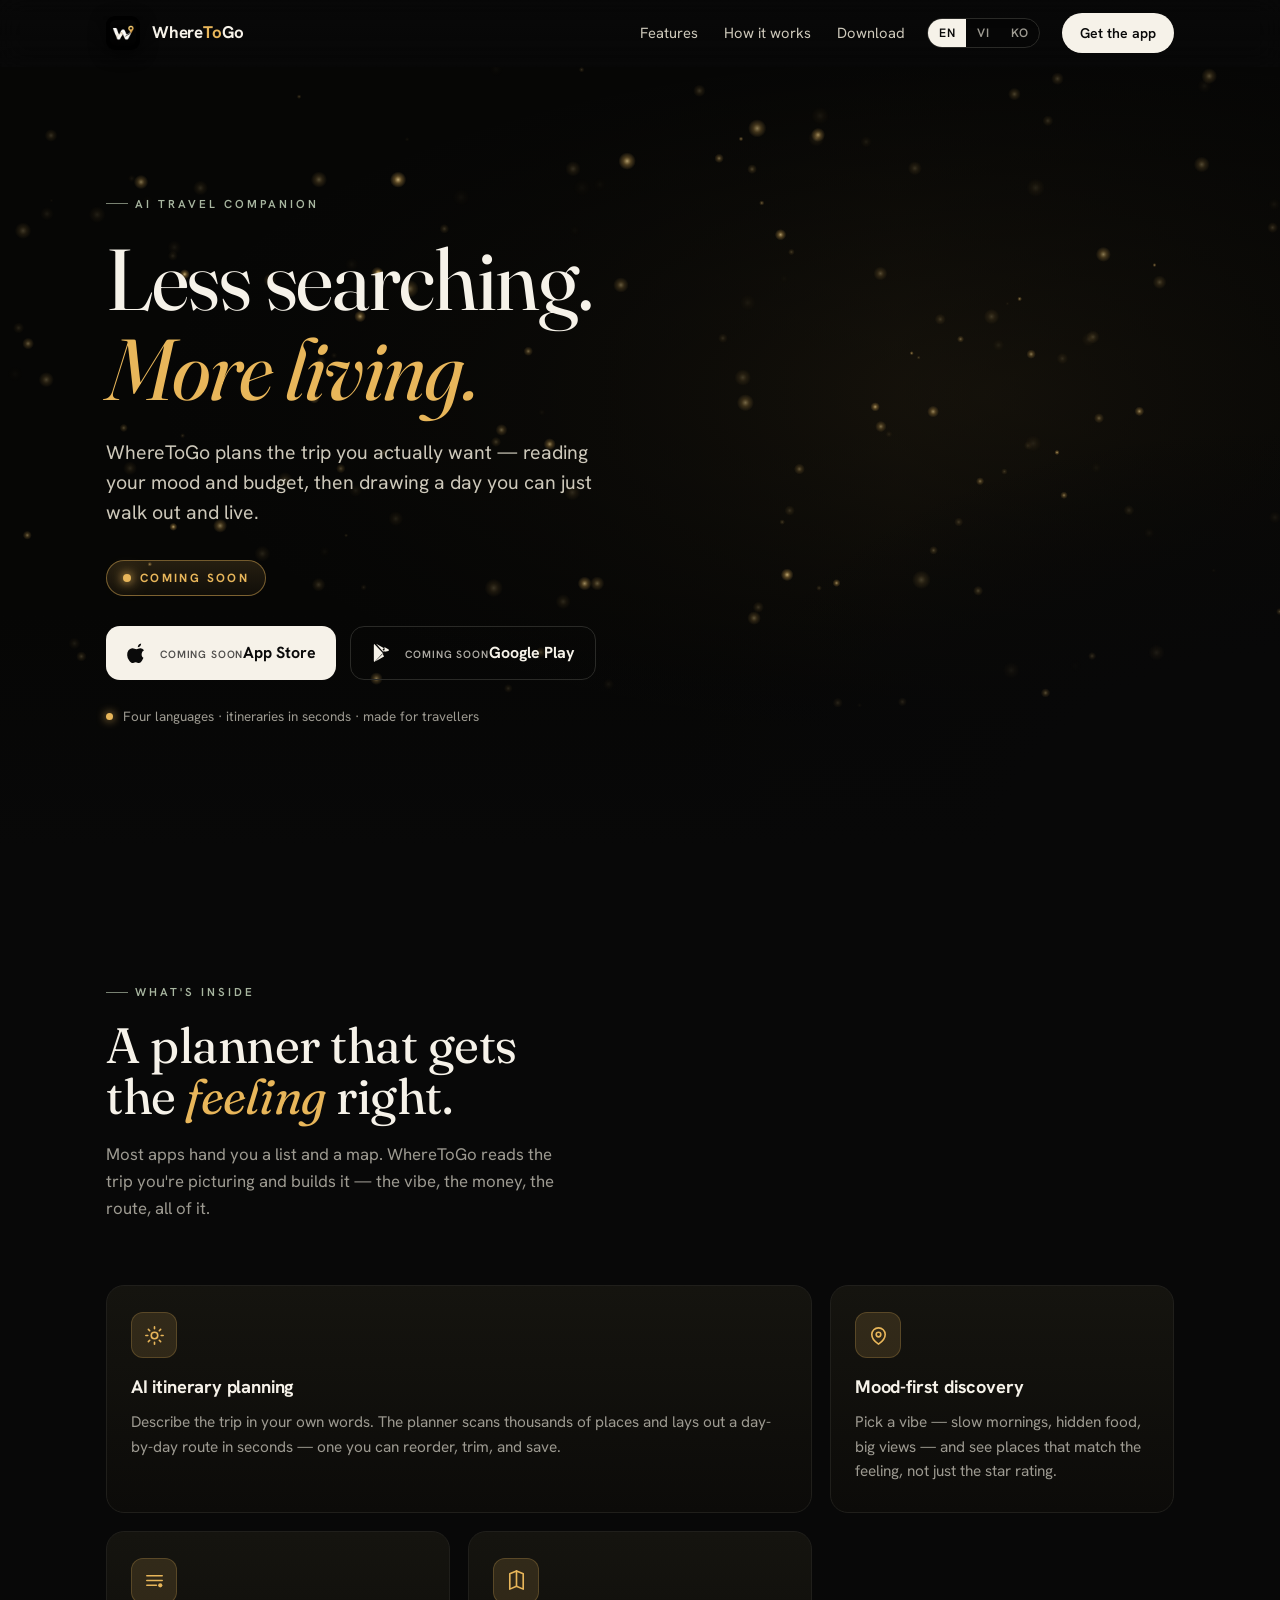
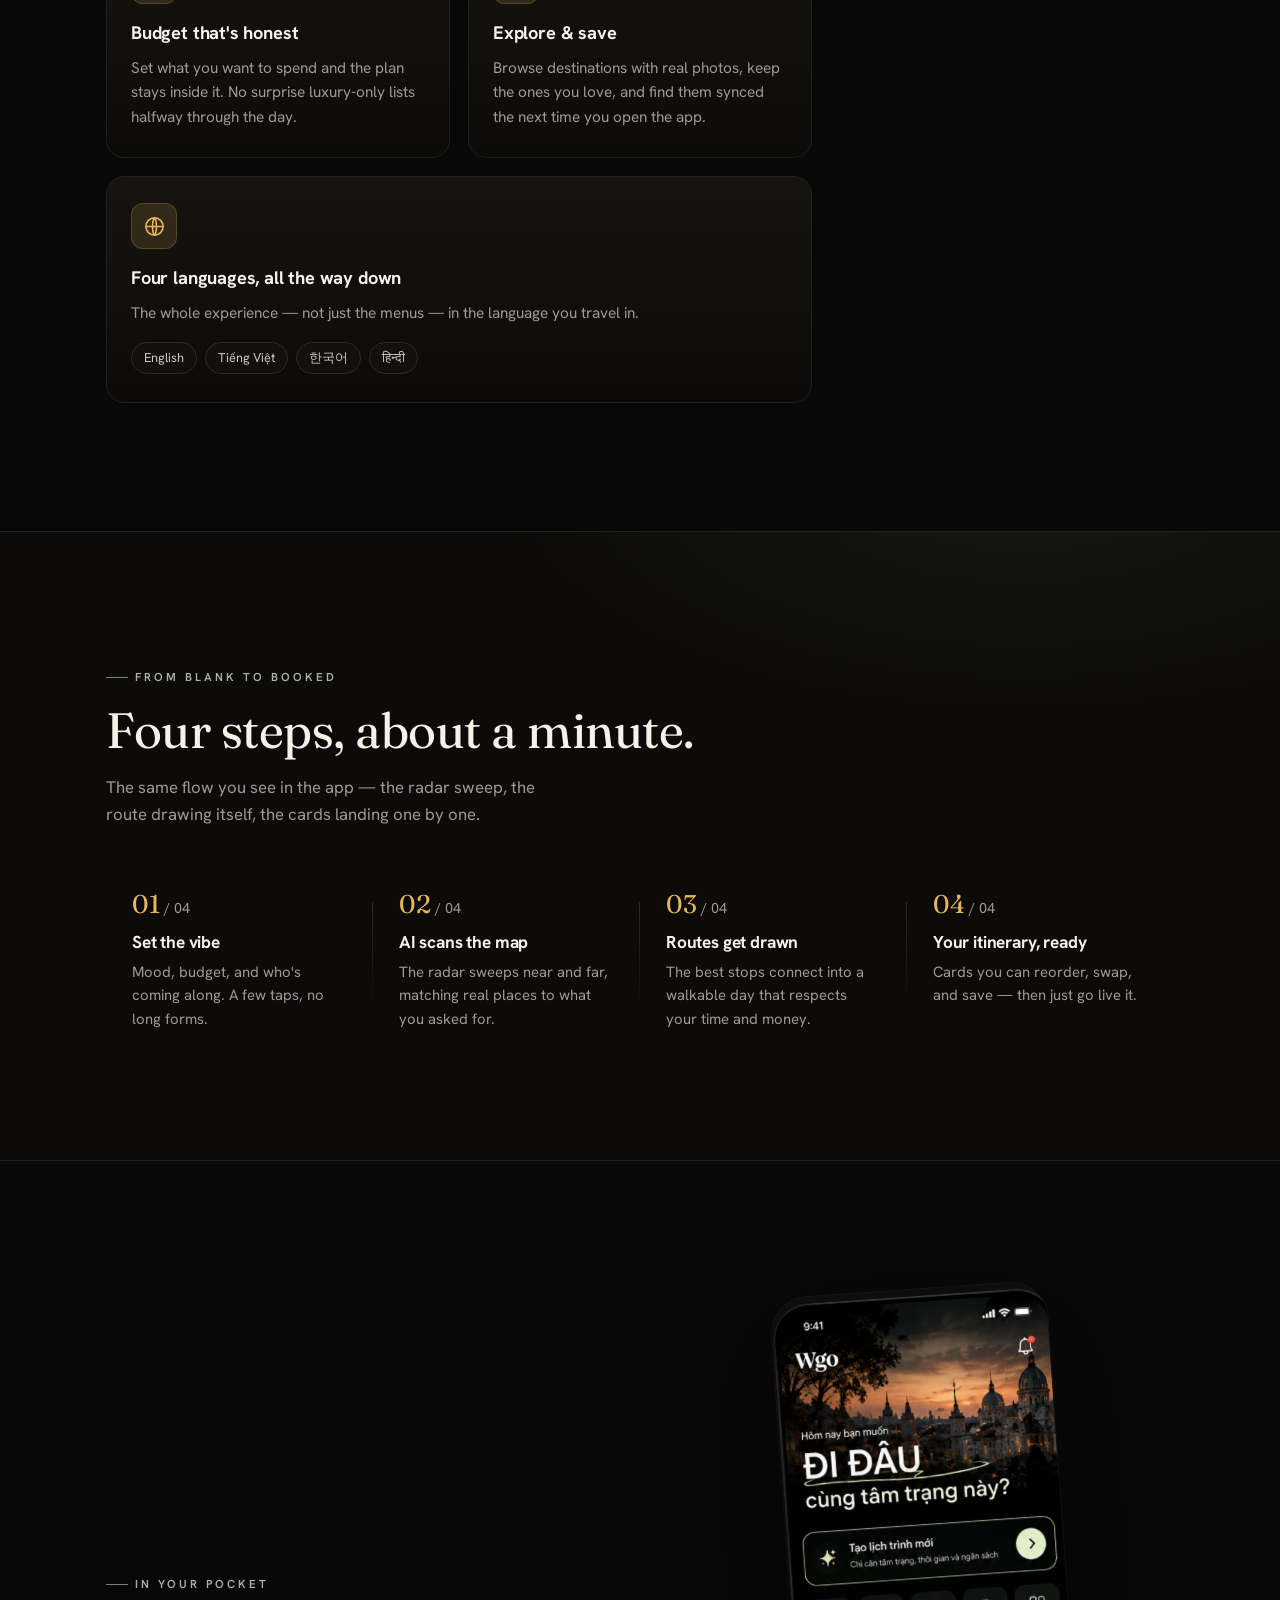
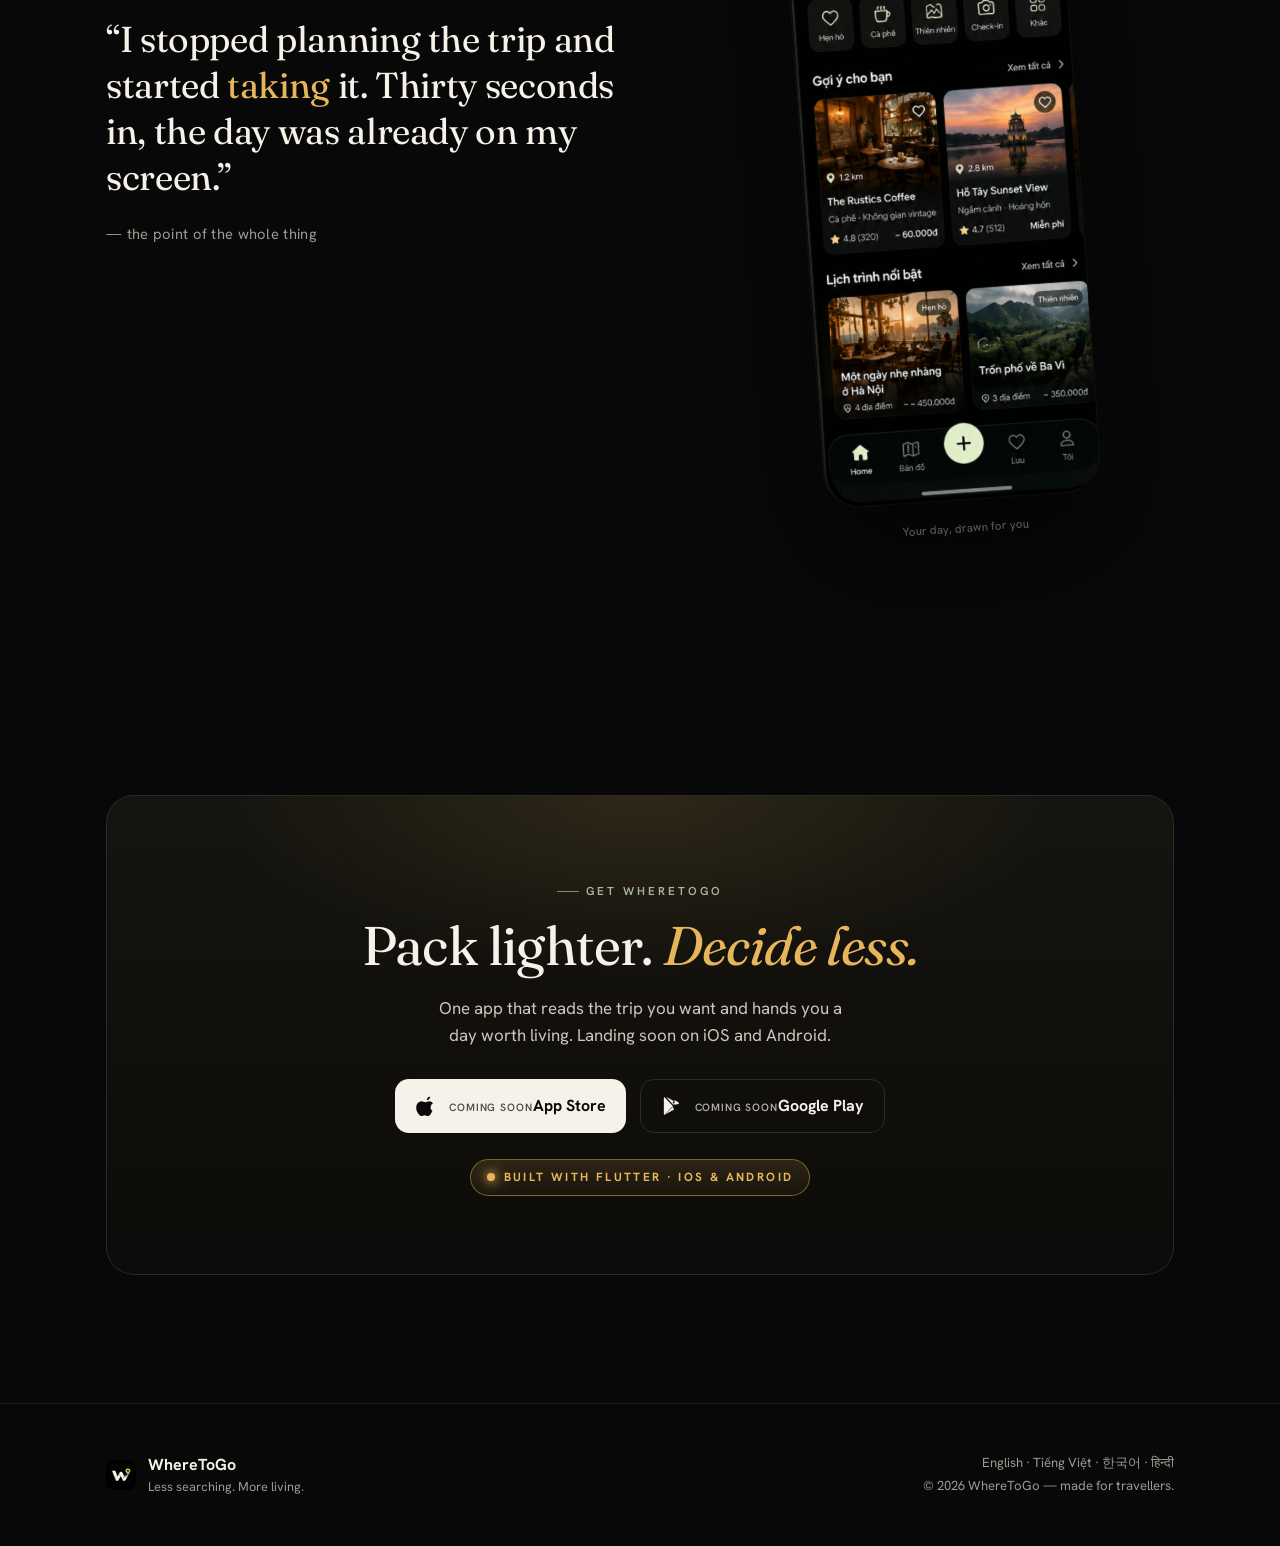
==== index.html @ b9886f51 "feat: WhereToGo landing page (hero video, gold dust, EN/VI/KO) Co-Authored-By: Claude Opus 4.8 <nore" ====
<!doctype html>
<html lang="en">
<head>
<meta charset="utf-8">
<meta name="viewport" content="width=device-width, initial-scale=1, viewport-fit=cover">
<meta name="description" content="WhereToGo — AI-powered place & itinerary discovery. Less searching. More living.">
<meta name="theme-color" content="#080808">
<meta property="og:title" content="WhereToGo">
<meta property="og:description" content="Less searching. More living. — AI travel companion.">
<meta property="og:type" content="website">
<link rel="icon" href="assets/logo.png">
<title>WhereToGo</title>
<style>
  /* Layout concept: a cinematic night hero — a video skyline behind a glowing 3D
     globe anchored to the RIGHT, warm ivory editorial copy on the left; the rest
     unfolds in quiet, staggered reveals over near-black. */
  :root{
    --bg:#080808;
    --bg-warm:#0c0b09;
    --surface:#15140f;
    --surface-2:#1d1c17;
    --border:#2a2a27;
    --border-soft:#201f1b;
    --ivory:#f6f2e9;
    --ivory-dim:#cdc8ba;
    --muted:#9d9a91;
    --gold:#e8b65a;
    --gold-deep:#c9912e;
    --gold-soft:rgba(232,182,90,.14);
    --sage:#a8b6a0;
    color-scheme: dark;

    --display:"Fraunces", "Hoefler Text", Georgia, serif;
    --sans:"Hanken Grotesk", system-ui, -apple-system, "Segoe UI", sans-serif;

    --maxw:1180px;
    --gutter:clamp(18px,5vw,56px);
  }

  *{box-sizing:border-box}
  html,body{margin:0}
  body{
    background:var(--bg);color:var(--ivory);
    font-family:var(--sans);font-size:16px;line-height:1.6;
    -webkit-font-smoothing:antialiased;text-rendering:optimizeLegibility;
    overflow-x:hidden;
  }
  ::selection{background:rgba(232,182,90,.28);color:var(--ivory)}
  a{color:inherit;text-decoration:none}
  img{max-width:100%;display:block}
  :focus-visible{outline:2px solid var(--gold);outline-offset:3px;border-radius:4px}

  .wrap{max-width:var(--maxw);margin:0 auto;padding-inline:var(--gutter)}

  .eyebrow{
    font-size:.72rem;letter-spacing:.26em;text-transform:uppercase;
    color:var(--sage);font-weight:600;display:inline-flex;align-items:center;gap:.65em;
  }
  .eyebrow::before{content:"";width:22px;height:1px;background:var(--sage);opacity:.7}

  h1,h2,h3{font-family:var(--display);font-weight:400;text-wrap:balance;margin:0;line-height:1.04}
  .serif-em{font-style:italic;color:var(--gold)}

  /* ---------- Nav ---------- */
  header.nav{
    position:sticky;top:env(safe-area-inset-top,0px);z-index:40;
    backdrop-filter:blur(14px);
    background:linear-gradient(180deg,rgba(8,8,8,.5),rgba(8,8,8,.1));
    transition:background .3s, border-color .3s;
    border-bottom:1px solid transparent;
  }
  header.nav.scrolled{
    background:linear-gradient(180deg,rgba(8,8,8,.9),rgba(8,8,8,.6));
    border-bottom:1px solid var(--border-soft);
  }
  .nav-in{display:flex;align-items:center;justify-content:space-between;gap:14px;height:66px}
  .brand{display:flex;align-items:center;gap:12px}
  .brand img{width:34px;height:34px;border-radius:9px;box-shadow:0 4px 16px rgba(0,0,0,.6)}
  .brand b{font-family:var(--sans);font-weight:700;letter-spacing:-.01em;font-size:1.06rem}
  .brand b span{color:var(--gold)}
  .nav-right{display:flex;align-items:center;gap:22px}
  .nav-links{display:flex;align-items:center;gap:26px;font-size:.92rem;color:var(--ivory-dim)}
  .nav-links a{transition:color .2s}
  .nav-links a:hover{color:var(--ivory)}
  .lang{display:inline-flex;border:1px solid var(--border);border-radius:999px;overflow:hidden;background:rgba(0,0,0,.25)}
  .lang button{
    appearance:none;border:0;background:transparent;color:var(--muted);
    font-family:var(--sans);font-size:.76rem;font-weight:600;letter-spacing:.04em;
    padding:6px 11px;cursor:pointer;transition:color .2s, background .2s;
  }
  .lang button[aria-pressed="true"]{background:var(--ivory);color:#0a0a0a}
  .nav-cta{
    font-size:.88rem;font-weight:600;padding:9px 18px;border-radius:999px;
    background:var(--ivory);color:#0a0a0a;transition:transform .2s, box-shadow .2s;
  }
  .nav-cta:hover{transform:translateY(-1px);box-shadow:0 8px 24px rgba(246,242,233,.18)}
  @media (max-width:860px){.nav-links{display:none}}
  @media (max-width:420px){.nav-cta{display:none}}

  /* ---------- Hero ---------- */
  .hero{position:relative;isolation:isolate;overflow:hidden;background:#060605}
  .hero-video{
    position:absolute;inset:0;width:100%;height:100%;object-fit:cover;z-index:0;
    filter:saturate(1.05) contrast(1.02);
  }
  .hero-scrim{position:absolute;inset:0;z-index:1;pointer-events:none;
    background:
      linear-gradient(90deg, rgba(6,6,5,.94) 0%, rgba(6,6,5,.72) 42%, rgba(6,6,5,.42) 70%, rgba(6,6,5,.72) 100%),
      radial-gradient(120% 80% at 78% 42%, rgba(232,182,90,.12), transparent 55%);
  }
  .hero-canvas{position:absolute;inset:0;width:100%;z-index:2;pointer-events:none}
  .hero::after{content:"";position:absolute;z-index:3;left:0;right:0;bottom:0;height:30%;pointer-events:none;
    background:linear-gradient(180deg,transparent,var(--bg))}
  .hero-in{
    position:relative;z-index:4;pointer-events:none;
    min-height:min(780px,92vh);display:flex;flex-direction:column;justify-content:center;
    padding-block:clamp(74px,13vh,132px);
  }
  .hero-in a,.hero-in button{pointer-events:auto}
  .hero-copy{max-width:600px}
  .hero h1{font-size:clamp(2.9rem,8.4vw,5.4rem);letter-spacing:-.015em;margin-top:22px}
  .hero p.lede{font-size:clamp(1.02rem,2.3vw,1.22rem);color:var(--ivory-dim);max-width:46ch;margin:22px 0 0;line-height:1.55}
  .cta-row{display:flex;flex-wrap:wrap;gap:14px;margin-top:30px}
  .store-btn{
    display:inline-flex;align-items:center;gap:12px;padding:13px 20px;border-radius:14px;
    background:var(--ivory);color:#0a0a0a;font-weight:600;transition:transform .2s,box-shadow .25s;
  }
  .store-btn.ghost{background:transparent;color:var(--ivory);border:1px solid var(--border)}
  .store-btn:hover{transform:translateY(-2px);box-shadow:0 14px 34px rgba(0,0,0,.5)}
  .store-btn.ghost:hover{border-color:var(--gold);box-shadow:none}
  .store-btn .s-top{font-size:.66rem;letter-spacing:.08em;text-transform:uppercase;opacity:.7;line-height:1}
  .store-btn .s-main{font-size:1rem;line-height:1.15;font-weight:700}
  .store-btn svg{width:22px;height:22px;flex:none}
  .hint{margin-top:26px;display:flex;align-items:center;gap:10px;color:var(--muted);font-size:.84rem}
  .hint .dot{width:7px;height:7px;border-radius:50%;background:var(--gold);box-shadow:0 0 10px var(--gold)}

  /* glowing "coming soon" badge */
  .soon-badge{
    display:inline-flex;align-items:center;gap:9px;margin-top:4px;
    padding:8px 16px;border-radius:999px;
    font-size:.74rem;letter-spacing:.2em;text-transform:uppercase;font-weight:700;
    color:var(--gold);
    background:linear-gradient(180deg, rgba(232,182,90,.14), rgba(232,182,90,.05));
    border:1px solid rgba(232,182,90,.45);
    animation:soonGlow 2.6s ease-in-out infinite;
  }
  .soon-badge .spark{width:8px;height:8px;border-radius:50%;background:var(--gold);
    box-shadow:0 0 10px var(--gold),0 0 18px var(--gold);animation:soonDot 2.6s ease-in-out infinite}
  @keyframes soonGlow{
    0%,100%{box-shadow:0 0 10px rgba(232,182,90,.25), inset 0 0 8px rgba(232,182,90,.08);border-color:rgba(232,182,90,.35);text-shadow:0 0 6px rgba(232,182,90,.25)}
    50%{box-shadow:0 0 28px rgba(232,182,90,.6), 0 0 48px rgba(232,182,90,.25), inset 0 0 14px rgba(232,182,90,.18);border-color:rgba(232,182,90,.85);text-shadow:0 0 14px rgba(232,182,90,.7)}
  }
  @keyframes soonDot{0%,100%{opacity:.6;transform:scale(.85)}50%{opacity:1;transform:scale(1.15)}}

  /* ---------- Sections ---------- */
  .sect{padding-block:clamp(72px,11vw,128px)}
  .sect-head{max-width:640px;margin-bottom:clamp(40px,6vw,64px)}
  .sect-head h2{font-size:clamp(2rem,5vw,3.1rem);letter-spacing:-.01em;margin-top:18px}
  .sect-head p{color:var(--muted);font-size:1.05rem;margin:18px 0 0;max-width:52ch}

  .f-grid{display:grid;grid-template-columns:repeat(3,1fr);gap:18px}
  @media (max-width:900px){.f-grid{grid-template-columns:repeat(2,1fr)}}
  @media (max-width:560px){.f-grid{grid-template-columns:1fr}}
  .f-card{
    background:linear-gradient(180deg,var(--surface),var(--bg-warm));
    border:1px solid var(--border-soft);border-radius:18px;padding:26px 24px 28px;min-width:0;
    transition:border-color .25s, transform .25s, box-shadow .25s;
  }
  .f-card:hover{border-color:rgba(232,182,90,.35);transform:translateY(-4px);box-shadow:0 18px 40px rgba(0,0,0,.4)}
  .f-card.wide{grid-column:span 2}
  @media (max-width:560px){.f-card.wide{grid-column:span 1}}
  .f-ico{width:46px;height:46px;border-radius:12px;display:grid;place-items:center;
    background:var(--gold-soft);border:1px solid rgba(232,182,90,.22);margin-bottom:18px;color:var(--gold)}
  .f-ico svg{width:23px;height:23px}
  .f-card h3{font-family:var(--sans);font-weight:700;font-size:1.14rem;letter-spacing:-.01em;line-height:1.3}
  .f-card p{color:var(--muted);font-size:.96rem;margin:10px 0 0}
  .lang-row{display:flex;flex-wrap:wrap;gap:8px;margin-top:16px}
  .lang-chip{font-size:.8rem;color:var(--ivory-dim);border:1px solid var(--border);border-radius:999px;padding:5px 12px;background:rgba(255,255,255,.015)}

  .how{background:radial-gradient(900px 420px at 80% -10%, rgba(168,182,160,.07), transparent 60%),var(--bg-warm);border-block:1px solid var(--border-soft)}
  .steps{display:grid;grid-template-columns:repeat(4,1fr);gap:0}
  @media (max-width:860px){.steps{grid-template-columns:repeat(2,1fr);gap:28px 22px}}
  @media (max-width:480px){.steps{grid-template-columns:1fr}}
  .step{padding:0 26px;position:relative}
  .step:not(:last-child)::after{content:"";position:absolute;top:10px;right:0;width:1px;height:78%;background:linear-gradient(180deg,var(--border),transparent)}
  @media (max-width:860px){.step{padding:0 4px}.step::after{display:none}}
  .step .num{font-family:var(--display);font-size:1.6rem;color:var(--gold);line-height:1}
  .step .num small{font-size:.9rem;color:var(--muted);font-family:var(--sans)}
  .step h3{font-family:var(--sans);font-weight:700;font-size:1.08rem;margin:16px 0 0;letter-spacing:-.01em}
  .step p{color:var(--muted);font-size:.93rem;margin:9px 0 0}

  .show-grid{display:grid;grid-template-columns:1.05fr .95fr;gap:clamp(36px,6vw,72px);align-items:center}
  @media (max-width:820px){.show-grid{grid-template-columns:1fr;gap:48px}}
  .quote{font-family:var(--display);font-size:clamp(1.5rem,3.4vw,2.25rem);line-height:1.28;letter-spacing:-.01em;margin:22px 0 0}
  .quote span{color:var(--gold)}
  .quote-by{margin-top:22px;color:var(--muted);font-size:.92rem;letter-spacing:.02em}
  .phone-stage{position:relative;display:grid;place-items:center;min-height:460px}
  .phone-stage::before{content:"";position:absolute;width:300px;height:300px;border-radius:50%;background:radial-gradient(circle,rgba(232,182,90,.18),transparent 62%);filter:blur(6px)}
  .phone{position:relative;width:min(272px,74vw);aspect-ratio:9/19.3;border-radius:38px;padding:11px;
    background:linear-gradient(160deg,#2a2924,#0f0e0b);
    box-shadow:0 40px 90px rgba(0,0,0,.6), inset 0 0 0 1px rgba(246,242,233,.06);
    transform:rotate(-4deg);animation:floaty 7s ease-in-out infinite}
  @keyframes floaty{0%,100%{transform:rotate(-4deg) translateY(0)}50%{transform:rotate(-4deg) translateY(-12px)}}
  .screen{position:relative;height:100%;border-radius:28px;overflow:hidden;background:linear-gradient(180deg,#0e0d0a,#080808);border:1px solid #000;display:flex;flex-direction:column}
  .scr-hero{height:46%;position:relative;overflow:hidden;background:radial-gradient(120% 90% at 70% 10%, rgba(232,182,90,.5), transparent 55%),linear-gradient(200deg,#3a2f1c,#141008)}
  .scr-hero .tag{position:absolute;left:16px;top:16px;font-size:.6rem;letter-spacing:.2em;text-transform:uppercase;color:var(--ivory);opacity:.85}
  .scr-hero .ttl{position:absolute;left:16px;bottom:14px;right:16px;font-family:var(--display);font-size:1.2rem;line-height:1.1;color:var(--ivory)}
  .scr-body{padding:14px;display:flex;flex-direction:column;gap:9px;flex:1}
  .scr-chiprow{display:flex;gap:7px}
  .scr-chip{font-size:.56rem;color:var(--ivory-dim);border:1px solid var(--border);border-radius:999px;padding:4px 9px}
  .scr-chip.on{background:var(--gold);color:#0a0a0a;border-color:var(--gold);font-weight:700}
  .scr-item{display:flex;align-items:center;gap:10px;background:var(--surface-2);border-radius:12px;padding:9px 11px}
  .scr-dot{width:26px;height:26px;border-radius:8px;flex:none;display:grid;place-items:center;background:var(--gold-soft);color:var(--gold);font-size:.7rem;font-weight:700}
  .scr-item b{font-size:.72rem;font-weight:600;color:var(--ivory)}
  .scr-item small{display:block;font-size:.6rem;color:var(--muted);margin-top:1px}
  .scr-time{margin-left:auto;font-size:.58rem;color:var(--sage)}
  .phone-cap{position:absolute;bottom:4%;left:50%;transform:translateX(-50%);font-size:.72rem;color:var(--muted);white-space:nowrap}

  .download{text-align:center}
  .dl-card{background:radial-gradient(700px 300px at 50% 0%, rgba(232,182,90,.12), transparent 60%),linear-gradient(180deg,var(--surface),var(--bg-warm));
    border:1px solid var(--border);border-radius:28px;padding:clamp(44px,7vw,78px) var(--gutter);position:relative;overflow:hidden}
  .dl-card h2{font-size:clamp(2.1rem,5.2vw,3.4rem);letter-spacing:-.015em}
  .dl-card p{color:var(--ivory-dim);max-width:48ch;margin:20px auto 0;font-size:1.06rem}
  .dl-card .cta-row{justify-content:center}
  .dl-card .soon-badge{margin-top:26px}

  footer{border-top:1px solid var(--border-soft);padding-block:48px;color:var(--muted)}
  .foot-in{display:flex;flex-wrap:wrap;gap:24px;justify-content:space-between;align-items:center}
  .foot-brand{display:flex;align-items:center;gap:12px}
  .foot-brand img{width:30px;height:30px;border-radius:8px}
  .foot-brand b{color:var(--ivory);font-weight:700}
  .foot-brand small{display:block;color:var(--muted);font-size:.8rem}
  .foot-meta{font-size:.82rem;text-align:right;line-height:1.7}
  @media (max-width:520px){.foot-in{flex-direction:column;align-items:flex-start}.foot-meta{text-align:left}}

  /* ---------- reveal / scroll animation ---------- */
  .reveal{opacity:0;transform:translateY(26px);transition:opacity .8s cubic-bezier(.22,.61,.36,1), transform .8s cubic-bezier(.22,.61,.36,1)}
  .reveal.from-left{transform:translateX(-28px)}
  .reveal.zoom{transform:translateY(26px) scale(.96)}
  .reveal.in{opacity:1;transform:none}
  @media (prefers-reduced-motion:reduce){
    .reveal{opacity:1;transform:none;transition:none}
    .phone,.soon-badge,.soon-badge .spark{animation:none}
    .hero-video{display:none}
  }

  /* mask the AI-video watermark in the bottom-right corner */
  .hero-mask{position:absolute;z-index:1;right:0;bottom:0;width:48%;height:54%;pointer-events:none;
    background:radial-gradient(125% 125% at 100% 100%, var(--bg) 0%, var(--bg) 36%, rgba(8,8,8,.78) 54%, rgba(8,8,8,0) 80%)}
  /* real app screenshot in a floating phone */
  .phone-shot{position:relative;display:flex;flex-direction:column;align-items:center;
    transform:rotate(-4deg);animation:floaty 7s ease-in-out infinite}
  .phone-shot img{width:min(276px,76vw);height:auto;border-radius:36px;
    box-shadow:0 46px 104px rgba(0,0,0,.64), 0 0 0 1px rgba(246,242,233,.06);filter:saturate(1.03)}
  .phone-shot .phone-cap{position:static;transform:none;margin-top:20px}
</style>
<link rel="preconnect" href="https://fonts.googleapis.com">
<link rel="preconnect" href="https://fonts.gstatic.com" crossorigin>
<link rel="stylesheet" href="https://fonts.googleapis.com/css2?family=Fraunces:ital,opsz,wght@0,9..144,400;1,9..144,400&family=Hanken+Grotesk:wght@400;500;600;700&display=swap">

</head>
<body>
<header class="nav" id="nav">
  <div class="wrap nav-in">
    <a class="brand" href="#top" aria-label="WhereToGo">
      <img src="assets/logo.png" alt="WhereToGo logo">
      <b>Where<span>To</span>Go</b>
    </a>
    <div class="nav-right">
      <nav class="nav-links">
        <a href="#features" data-i18n="nav.features">Features</a>
        <a href="#how" data-i18n="nav.how">How it works</a>
        <a href="#download" data-i18n="nav.download">Download</a>
      </nav>
      <div class="lang" role="group" aria-label="Language">
        <button type="button" data-lang="en">EN</button>
        <button type="button" data-lang="vi">VI</button>
        <button type="button" data-lang="ko">KO</button>
      </div>
      <a class="nav-cta" href="#download" data-i18n="nav.cta">Get the app</a>
    </div>
  </div>
</header>

<main id="top">
  <section class="hero">
    <video class="hero-video" autoplay muted loop playsinline preload="auto" aria-hidden="true">
      <source src="assets/hero.mp4" type="video/mp4">
    </video>
    <div class="hero-scrim"></div>
    <div class="hero-mask"></div>
    <canvas class="hero-canvas" id="globe" aria-hidden="true"></canvas>
    <div class="wrap hero-in">
      <div class="hero-copy">
        <span class="eyebrow" data-i18n="hero.eyebrow">AI travel companion</span>
        <h1 data-i18n-html="hero.title">Less searching.<br><span class="serif-em">More living.</span></h1>
        <p class="lede" data-i18n="hero.lede">WhereToGo plans the trip you actually want — reading your mood and budget, then drawing a day you can just walk out and live.</p>
        <div style="margin-top:28px">
          <span class="soon-badge"><span class="spark"></span><span data-i18n="store.soon">Coming soon</span></span>
        </div>
        <div class="cta-row">
          <a class="store-btn" href="#download">
            <svg viewBox="0 0 24 24" fill="currentColor" aria-hidden="true"><path d="M16.5 1.6c.1 1-.3 2-.9 2.8-.7.8-1.7 1.4-2.7 1.3-.1-1 .4-2 1-2.7.6-.8 1.7-1.3 2.6-1.4zM19 17.3c-.5 1.1-.7 1.6-1.3 2.6-.9 1.4-2.1 3.1-3.6 3.1-1.4 0-1.7-.9-3.6-.9-1.8 0-2.2.9-3.6.9-1.5 0-2.7-1.6-3.6-3C.9 16.7.7 12 2.4 9.5 3.6 7.8 5.4 6.8 7.1 6.8c1.7 0 2.8 1 4.2 1 1.4 0 2.2-1 4.2-1 1.5 0 3.1.8 4.2 2.3-3.7 2-3.1 7.3-.7 8.2z"/></svg>
            <span><span class="s-top" data-i18n="store.soon">Coming soon</span><span class="s-main" data-i18n="store.appstore">App Store</span></span>
          </a>
          <a class="store-btn ghost" href="#download">
            <svg viewBox="0 0 24 24" fill="currentColor" aria-hidden="true"><path d="M3.6 2.3c-.3.2-.5.6-.5 1.1v17.2c0 .5.2.9.5 1.1l9.3-9.7-9.3-9.7zM15 10.6l-2.4-2.5 2.4-2.5 3.9 2.2c1 .6 1 1.3 0 1.9L15 10.6zm-1.5 1.6L4.6 21.4l9.6-5.5-1.7-3.7zm0-1.2 1.7-3.7-9.6-5.5 7.9 9.2z"/></svg>
            <span><span class="s-top" data-i18n="store.soon">Coming soon</span><span class="s-main" data-i18n="store.googleplay">Google Play</span></span>
          </a>
        </div>
        <div class="hint"><span class="dot"></span> <span data-i18n="hero.hint">Four languages · itineraries in seconds · made for travellers</span></div>
      </div>
    </div>
  </section>

  <section id="features" class="sect">
    <div class="wrap">
      <div class="sect-head reveal">
        <span class="eyebrow" data-i18n="feat.eyebrow">What's inside</span>
        <h2 data-i18n-html="feat.title">A planner that gets the <span class="serif-em">feeling</span> right.</h2>
        <p data-i18n="feat.lede">Most apps hand you a list and a map. WhereToGo reads the trip you're picturing and builds it — the vibe, the money, the route, all of it.</p>
      </div>
      <div class="f-grid" data-stagger>
        <article class="f-card wide reveal">
          <div class="f-ico"><svg viewBox="0 0 24 24" fill="none" stroke="currentColor" stroke-width="1.7" stroke-linecap="round" stroke-linejoin="round"><path d="M12 3v2M12 19v2M3 12h2M19 12h2M5.6 5.6l1.4 1.4M17 17l1.4 1.4M18.4 5.6 17 7M7 17l-1.4 1.4"/><circle cx="12" cy="12" r="3.4"/></svg></div>
          <h3 data-i18n="feat.ai.t">AI itinerary planning</h3>
          <p data-i18n="feat.ai.d">Describe the trip in your own words. The planner scans thousands of places and lays out a day-by-day route in seconds — one you can reorder, trim, and save.</p>
        </article>
        <article class="f-card reveal">
          <div class="f-ico"><svg viewBox="0 0 24 24" fill="none" stroke="currentColor" stroke-width="1.7" stroke-linecap="round" stroke-linejoin="round"><path d="M12 21s-7-4.6-7-10a7 7 0 0 1 14 0c0 5.4-7 10-7 10z"/><circle cx="12" cy="11" r="2.4"/></svg></div>
          <h3 data-i18n="feat.mood.t">Mood-first discovery</h3>
          <p data-i18n="feat.mood.d">Pick a vibe — slow mornings, hidden food, big views — and see places that match the feeling, not just the star rating.</p>
        </article>
        <article class="f-card reveal">
          <div class="f-ico"><svg viewBox="0 0 24 24" fill="none" stroke="currentColor" stroke-width="1.7" stroke-linecap="round" stroke-linejoin="round"><path d="M4 7h16M4 12h16M4 17h10"/><circle cx="18" cy="17" r="2.2" fill="currentColor" stroke="none"/></svg></div>
          <h3 data-i18n="feat.budget.t">Budget that's honest</h3>
          <p data-i18n="feat.budget.d">Set what you want to spend and the plan stays inside it. No surprise luxury-only lists halfway through the day.</p>
        </article>
        <article class="f-card reveal">
          <div class="f-ico"><svg viewBox="0 0 24 24" fill="none" stroke="currentColor" stroke-width="1.7" stroke-linecap="round" stroke-linejoin="round"><path d="M19 21l-7-3-7 3V5l7-3 7 3z"/><path d="M12 2v16"/></svg></div>
          <h3 data-i18n="feat.save.t">Explore &amp; save</h3>
          <p data-i18n="feat.save.d">Browse destinations with real photos, keep the ones you love, and find them synced the next time you open the app.</p>
        </article>
        <article class="f-card wide reveal">
          <div class="f-ico"><svg viewBox="0 0 24 24" fill="none" stroke="currentColor" stroke-width="1.7" stroke-linecap="round" stroke-linejoin="round"><circle cx="12" cy="12" r="9"/><path d="M3 12h18M12 3c2.7 2.7 2.7 15.3 0 18M12 3c-2.7 2.7-2.7 15.3 0 18"/></svg></div>
          <h3 data-i18n="feat.lang.t">Four languages, all the way down</h3>
          <p data-i18n="feat.lang.d">The whole experience — not just the menus — in the language you travel in.</p>
          <div class="lang-row">
            <span class="lang-chip">English</span><span class="lang-chip">Tiếng Việt</span><span class="lang-chip">한국어</span><span class="lang-chip">हिन्दी</span>
          </div>
        </article>
      </div>
    </div>
  </section>

  <section id="how" class="sect how">
    <div class="wrap">
      <div class="sect-head reveal">
        <span class="eyebrow" data-i18n="how.eyebrow">From blank to booked</span>
        <h2 data-i18n="how.title">Four steps, about a minute.</h2>
        <p data-i18n="how.lede">The same flow you see in the app — the radar sweep, the route drawing itself, the cards landing one by one.</p>
      </div>
      <div class="steps" data-stagger>
        <div class="step reveal"><div class="num">01<small> / 04</small></div><h3 data-i18n="how.s1.t">Set the vibe</h3><p data-i18n="how.s1.d">Mood, budget, and who's coming along. A few taps, no long forms.</p></div>
        <div class="step reveal"><div class="num">02<small> / 04</small></div><h3 data-i18n="how.s2.t">AI scans the map</h3><p data-i18n="how.s2.d">The radar sweeps near and far, matching real places to what you asked for.</p></div>
        <div class="step reveal"><div class="num">03<small> / 04</small></div><h3 data-i18n="how.s3.t">Routes get drawn</h3><p data-i18n="how.s3.d">The best stops connect into a walkable day that respects your time and money.</p></div>
        <div class="step reveal"><div class="num">04<small> / 04</small></div><h3 data-i18n="how.s4.t">Your itinerary, ready</h3><p data-i18n="how.s4.d">Cards you can reorder, swap, and save — then just go live it.</p></div>
      </div>
    </div>
  </section>

  <section class="sect">
    <div class="wrap show-grid">
      <div class="reveal from-left">
        <span class="eyebrow" data-i18n="show.eyebrow">In your pocket</span>
        <p class="quote" data-i18n-html="show.quote">“I stopped planning the trip and started <span>taking</span> it. Thirty seconds in, the day was already on my screen.”</p>
        <p class="quote-by" data-i18n="show.by">— the point of the whole thing</p>
      </div>
      <div class="phone-stage reveal zoom">
        <div class="phone-shot">
          <img src="assets/home.png" alt="WhereToGo — Home screen">
          <span class="phone-cap" data-i18n="phone.cap">Your day, drawn for you</span>
        </div>
      </div>
    </div>
  </section>

  <section id="download" class="sect">
    <div class="wrap">
      <div class="dl-card download reveal zoom">
        <span class="eyebrow" style="justify-content:center" data-i18n="dl.eyebrow">Get WhereToGo</span>
        <h2 style="margin-top:18px" data-i18n-html="dl.title">Pack lighter. <span class="serif-em">Decide less.</span></h2>
        <p data-i18n="dl.lede">One app that reads the trip you want and hands you a day worth living. Landing soon on iOS and Android.</p>
        <div class="cta-row">
          <a class="store-btn" href="#download">
            <svg viewBox="0 0 24 24" fill="currentColor" aria-hidden="true"><path d="M16.5 1.6c.1 1-.3 2-.9 2.8-.7.8-1.7 1.4-2.7 1.3-.1-1 .4-2 1-2.7.6-.8 1.7-1.3 2.6-1.4zM19 17.3c-.5 1.1-.7 1.6-1.3 2.6-.9 1.4-2.1 3.1-3.6 3.1-1.4 0-1.7-.9-3.6-.9-1.8 0-2.2.9-3.6.9-1.5 0-2.7-1.6-3.6-3C.9 16.7.7 12 2.4 9.5 3.6 7.8 5.4 6.8 7.1 6.8c1.7 0 2.8 1 4.2 1 1.4 0 2.2-1 4.2-1 1.5 0 3.1.8 4.2 2.3-3.7 2-3.1 7.3-.7 8.2z"/></svg>
            <span><span class="s-top" data-i18n="store.soon">Coming soon</span><span class="s-main" data-i18n="store.appstore">App Store</span></span>
          </a>
          <a class="store-btn ghost" href="#download">
            <svg viewBox="0 0 24 24" fill="currentColor" aria-hidden="true"><path d="M3.6 2.3c-.3.2-.5.6-.5 1.1v17.2c0 .5.2.9.5 1.1l9.3-9.7-9.3-9.7zM15 10.6l-2.4-2.5 2.4-2.5 3.9 2.2c1 .6 1 1.3 0 1.9L15 10.6zm-1.5 1.6L4.6 21.4l9.6-5.5-1.7-3.7zm0-1.2 1.7-3.7-9.6-5.5 7.9 9.2z"/></svg>
            <span><span class="s-top" data-i18n="store.soon">Coming soon</span><span class="s-main" data-i18n="store.googleplay">Google Play</span></span>
          </a>
        </div>
        <span class="soon-badge"><span class="spark"></span><span data-i18n="dl.soon">Built with Flutter · iOS &amp; Android</span></span>
      </div>
    </div>
  </section>
</main>

<footer>
  <div class="wrap foot-in">
    <div class="foot-brand">
      <img src="assets/logo.png" alt="">
      <div><b>WhereToGo</b><small data-i18n="foot.tag">Less searching. More living.</small></div>
    </div>
    <div class="foot-meta">
      English · Tiếng Việt · 한국어 · हिन्दी<br>
      <span data-i18n="foot.copy">© 2026 WhereToGo — made for travellers.</span>
    </div>
  </div>
</footer>

<script>
(function(){
  var reduce = window.matchMedia && window.matchMedia('(prefers-reduced-motion: reduce)').matches;

  // ---------------- i18n ----------------
  var I18N = {
    en:{
      "nav.features":"Features","nav.how":"How it works","nav.download":"Download","nav.cta":"Get the app",
      "hero.eyebrow":"AI travel companion",
      "hero.title":"Less searching.<br><span class='serif-em'>More living.</span>",
      "hero.lede":"WhereToGo plans the trip you actually want — reading your mood and budget, then drawing a day you can just walk out and live.",
      "store.soon":"Coming soon","store.appstore":"App Store","store.googleplay":"Google Play",
      "hero.hint":"Four languages · itineraries in seconds · made for travellers",
      "feat.eyebrow":"What's inside",
      "feat.title":"A planner that gets the <span class='serif-em'>feeling</span> right.",
      "feat.lede":"Most apps hand you a list and a map. WhereToGo reads the trip you're picturing and builds it — the vibe, the money, the route, all of it.",
      "feat.ai.t":"AI itinerary planning","feat.ai.d":"Describe the trip in your own words. The planner scans thousands of places and lays out a day-by-day route in seconds — one you can reorder, trim, and save.",
      "feat.mood.t":"Mood-first discovery","feat.mood.d":"Pick a vibe — slow mornings, hidden food, big views — and see places that match the feeling, not just the star rating.",
      "feat.budget.t":"Budget that's honest","feat.budget.d":"Set what you want to spend and the plan stays inside it. No surprise luxury-only lists halfway through the day.",
      "feat.save.t":"Explore & save","feat.save.d":"Browse destinations with real photos, keep the ones you love, and find them synced the next time you open the app.",
      "feat.lang.t":"Four languages, all the way down","feat.lang.d":"The whole experience — not just the menus — in the language you travel in.",
      "how.eyebrow":"From blank to booked","how.title":"Four steps, about a minute.",
      "how.lede":"The same flow you see in the app — the radar sweep, the route drawing itself, the cards landing one by one.",
      "how.s1.t":"Set the vibe","how.s1.d":"Mood, budget, and who's coming along. A few taps, no long forms.",
      "how.s2.t":"AI scans the map","how.s2.d":"The radar sweeps near and far, matching real places to what you asked for.",
      "how.s3.t":"Routes get drawn","how.s3.d":"The best stops connect into a walkable day that respects your time and money.",
      "how.s4.t":"Your itinerary, ready","how.s4.d":"Cards you can reorder, swap, and save — then just go live it.",
      "show.eyebrow":"In your pocket",
      "show.quote":"“I stopped planning the trip and started <span>taking</span> it. Thirty seconds in, the day was already on my screen.”",
      "show.by":"— the point of the whole thing",
      "phone.tag":"Today · Da Nang","phone.title":"A slow, salty morning","phone.chip1":"Relaxed","phone.chip2":"Local food",
      "phone.i1s":"Beach walk · coffee cart","phone.i2s":"Hidden breakfast spot","phone.i3s":"Big view, short ride","phone.cap":"Your day, drawn for you",
      "dl.eyebrow":"Get WhereToGo","dl.title":"Pack lighter. <span class='serif-em'>Decide less.</span>",
      "dl.lede":"One app that reads the trip you want and hands you a day worth living. Landing soon on iOS and Android.",
      "dl.soon":"Built with Flutter · iOS & Android",
      "foot.tag":"Less searching. More living.","foot.copy":"© 2026 WhereToGo — made for travellers."
    },
    vi:{
      "nav.features":"Tính năng","nav.how":"Cách hoạt động","nav.download":"Tải về","nav.cta":"Tải ứng dụng",
      "hero.eyebrow":"Trợ lý du lịch AI",
      "hero.title":"Bớt tìm kiếm.<br><span class='serif-em'>Sống nhiều hơn.</span>",
      "hero.lede":"WhereToGo lên đúng chuyến đi bạn muốn — đọc cảm xúc và ngân sách của bạn, rồi vẽ ra một ngày bạn chỉ việc bước ra và tận hưởng.",
      "store.soon":"Sắp ra mắt","store.appstore":"App Store","store.googleplay":"Google Play",
      "hero.hint":"Bốn ngôn ngữ · lịch trình trong vài giây · cho người mê xê dịch",
      "feat.eyebrow":"Có gì bên trong",
      "feat.title":"Công cụ lên lịch hiểu đúng <span class='serif-em'>cảm xúc</span> của bạn.",
      "feat.lede":"Hầu hết các app chỉ đưa bạn một danh sách và tấm bản đồ. WhereToGo đọc chuyến đi bạn đang hình dung và dựng nên nó — cảm xúc, chi phí, lộ trình, tất cả.",
      "feat.ai.t":"Lên lịch trình bằng AI","feat.ai.d":"Mô tả chuyến đi bằng lời của bạn. Công cụ quét hàng nghìn địa điểm và dựng lộ trình theo từng ngày chỉ trong vài giây — bạn có thể sắp xếp lại, cắt bớt và lưu.",
      "feat.mood.t":"Khám phá theo cảm xúc","feat.mood.d":"Chọn một tâm trạng — buổi sáng thong thả, quán ăn giấu kín, tầm nhìn khoáng đạt — và thấy những nơi hợp cảm xúc, không chỉ hợp số sao.",
      "feat.budget.t":"Ngân sách trung thực","feat.budget.d":"Đặt mức bạn muốn chi và kế hoạch luôn nằm trong đó. Không còn danh sách toàn chỗ sang chảnh bất ngờ giữa ngày.",
      "feat.save.t":"Khám phá & lưu lại","feat.save.d":"Lướt xem các điểm đến với ảnh thật, giữ lại những nơi bạn thích, và thấy chúng được đồng bộ ở lần mở app sau.",
      "feat.lang.t":"Bốn ngôn ngữ, trọn vẹn","feat.lang.d":"Toàn bộ trải nghiệm — không chỉ menu — bằng ngôn ngữ bạn dùng khi đi.",
      "how.eyebrow":"Từ con số 0 đến sẵn sàng","how.title":"Bốn bước, chừng một phút.",
      "how.lede":"Đúng luồng bạn thấy trong app — radar quét, lộ trình tự vẽ, các thẻ lần lượt hiện ra.",
      "how.s1.t":"Chọn cảm xúc","how.s1.d":"Tâm trạng, ngân sách và đi cùng ai. Vài chạm, không biểu mẫu dài dòng.",
      "how.s2.t":"AI quét bản đồ","how.s2.d":"Radar quét gần và xa, khớp những địa điểm thật với điều bạn yêu cầu.",
      "how.s3.t":"Lộ trình được vẽ","how.s3.d":"Những điểm dừng tốt nhất nối thành một ngày dễ đi, tôn trọng thời gian và tiền của bạn.",
      "how.s4.t":"Lịch trình của bạn, sẵn sàng","how.s4.d":"Những thẻ bạn có thể sắp xếp, thay đổi và lưu — rồi cứ thế tận hưởng.",
      "show.eyebrow":"Gọn trong túi",
      "show.quote":"“Tôi thôi lên kế hoạch và bắt đầu <span>tận hưởng</span> chuyến đi. Ba mươi giây, cả ngày đã hiện trên màn hình.”",
      "show.by":"— chính là điều cốt lõi",
      "phone.tag":"Hôm nay · Đà Nẵng","phone.title":"Buổi sáng mặn mòi, thong thả","phone.chip1":"Thư giãn","phone.chip2":"Món địa phương",
      "phone.i1s":"Dạo biển · xe cà phê","phone.i2s":"Quán sáng giấu kín","phone.i3s":"Tầm nhìn đẹp, đi gần","phone.cap":"Một ngày, vẽ riêng cho bạn",
      "dl.eyebrow":"Tải WhereToGo","dl.title":"Xách nhẹ hơn. <span class='serif-em'>Quyết ít hơn.</span>",
      "dl.lede":"Một app đọc được chuyến đi bạn muốn và trao bạn một ngày đáng sống. Sắp có trên iOS và Android.",
      "dl.soon":"Dựng bằng Flutter · iOS & Android",
      "foot.tag":"Bớt tìm kiếm. Sống nhiều hơn.","foot.copy":"© 2026 WhereToGo — dành cho người mê xê dịch."
    },
    ko:{
      "nav.features":"기능","nav.how":"작동 방식","nav.download":"다운로드","nav.cta":"앱 받기",
      "hero.eyebrow":"AI 여행 동반자",
      "hero.title":"검색은 줄이고<br><span class='serif-em'>여행은 더 깊게.</span>",
      "hero.lede":"WhereToGo는 당신의 기분과 예산을 읽고, 바로 나가서 즐길 수 있는 하루를 그려 당신이 진짜 원하는 여행을 설계합니다.",
      "store.soon":"출시 예정","store.appstore":"App Store","store.googleplay":"Google Play",
      "hero.hint":"4개 언어 · 몇 초 만의 일정 · 여행자를 위해",
      "feat.eyebrow":"주요 기능",
      "feat.title":"<span class='serif-em'>감정</span>까지 제대로 읽는 플래너.",
      "feat.lede":"대부분의 앱은 목록과 지도만 줍니다. WhereToGo는 당신이 그리는 여행을 읽고 분위기, 비용, 경로까지 모두 만들어 줍니다.",
      "feat.ai.t":"AI 일정 계획","feat.ai.d":"당신의 말로 여행을 설명하세요. 플래너가 수천 곳을 훑어 몇 초 만에 하루 단위 경로를 짜줍니다 — 순서 변경, 편집, 저장까지.",
      "feat.mood.t":"기분 중심 탐색","feat.mood.d":"느긋한 아침, 숨은 맛집, 탁 트인 전망 같은 분위기를 고르면 별점이 아니라 느낌에 맞는 장소를 보여줍니다.",
      "feat.budget.t":"솔직한 예산","feat.budget.d":"쓰고 싶은 금액을 정하면 일정이 그 안에서 짜입니다. 중간에 고급 장소만 나오는 일은 없습니다.",
      "feat.save.t":"탐색 & 저장","feat.save.d":"실제 사진으로 여행지를 둘러보고 마음에 드는 곳을 저장하면, 다음에 앱을 열 때 그대로 동기화됩니다.",
      "feat.lang.t":"네 가지 언어, 구석구석","feat.lang.d":"메뉴뿐 아니라 전체 경험을 당신이 여행하는 언어로.",
      "how.eyebrow":"백지에서 완성까지","how.title":"네 단계, 약 1분.",
      "how.lede":"앱에서 보는 그 흐름 그대로 — 레이더 스캔, 저절로 그려지는 경로, 하나씩 떨어지는 카드.",
      "how.s1.t":"분위기 설정","how.s1.d":"기분, 예산, 동행. 몇 번의 탭이면 끝, 긴 양식은 없습니다.",
      "how.s2.t":"AI가 지도를 스캔","how.s2.d":"레이더가 가까운 곳과 먼 곳을 훑어 요청에 맞는 실제 장소를 찾습니다.",
      "how.s3.t":"경로가 그려짐","how.s3.d":"가장 좋은 장소들이 시간과 돈을 아끼는 걷기 좋은 하루로 이어집니다.",
      "how.s4.t":"완성된 당신의 일정","how.s4.d":"순서를 바꾸고 교체하고 저장할 수 있는 카드 — 이제 떠나기만 하면 됩니다.",
      "show.eyebrow":"주머니 속에",
      "show.quote":"“여행을 계획하는 대신 <span>떠나기</span> 시작했어요. 30초 만에 하루가 화면에 떠 있었죠.”",
      "show.by":"— 바로 그게 핵심",
      "phone.tag":"오늘 · 다낭","phone.title":"느긋하고 짭조름한 아침","phone.chip1":"여유","phone.chip2":"현지 음식",
      "phone.i1s":"해변 산책 · 커피 카트","phone.i2s":"숨은 아침 맛집","phone.i3s":"멋진 전망, 가까운 거리","phone.cap":"당신을 위해 그린 하루",
      "dl.eyebrow":"WhereToGo 받기","dl.title":"짐은 가볍게. <span class='serif-em'>고민은 적게.</span>",
      "dl.lede":"당신이 원하는 여행을 읽고 살아볼 가치가 있는 하루를 건네는 앱. 곧 iOS와 Android에 출시됩니다.",
      "dl.soon":"Flutter로 제작 · iOS & Android",
      "foot.tag":"검색은 줄이고, 여행은 더 깊게.","foot.copy":"© 2026 WhereToGo — 여행자를 위해 만들었습니다."
    }
  };

  function applyLang(lang){
    var dict = I18N[lang] || I18N.en;
    document.querySelectorAll('[data-i18n]').forEach(function(el){
      var v = dict[el.getAttribute('data-i18n')]; if(v!=null) el.textContent = v;
    });
    document.querySelectorAll('[data-i18n-html]').forEach(function(el){
      var v = dict[el.getAttribute('data-i18n-html')]; if(v!=null) el.innerHTML = v;
    });
    document.documentElement.lang = lang;
    document.querySelectorAll('.lang button').forEach(function(b){
      b.setAttribute('aria-pressed', b.getAttribute('data-lang')===lang ? 'true':'false');
    });
    try{ localStorage.setItem('wtg_lang', lang); }catch(_){}
  }
  var saved = null; try{ saved = localStorage.getItem('wtg_lang'); }catch(_){}
  var nav = (navigator.language||'en').toLowerCase();
  var initial = saved || (nav.indexOf('vi')===0?'vi':(nav.indexOf('ko')===0?'ko':'en'));
  applyLang(I18N[initial]?initial:'en');
  document.querySelectorAll('.lang button').forEach(function(b){
    b.addEventListener('click', function(){ applyLang(b.getAttribute('data-lang')); });
  });

  // ---------------- scroll reveal (staggered) ----------------
  document.querySelectorAll('[data-stagger]').forEach(function(group){
    Array.prototype.forEach.call(group.querySelectorAll('.reveal'), function(el,i){
      el.style.transitionDelay = (i*0.08)+'s';
    });
  });
  try{
    var io = new IntersectionObserver(function(es){
      es.forEach(function(e){ if(e.isIntersecting){ e.target.classList.add('in'); io.unobserve(e.target); } });
    }, {threshold:0.12, rootMargin:'0px 0px -6% 0px'});
    document.querySelectorAll('.reveal').forEach(function(el){ io.observe(el); });
  }catch(_){ document.querySelectorAll('.reveal').forEach(function(el){ el.classList.add('in'); }); }

  // nav background on scroll + subtle hero parallax
  var navEl = document.getElementById('nav');
  var heroCopy = document.querySelector('.hero-copy');
  var ticking = false;
  function onScroll(){
    if(ticking) return; ticking = true;
    requestAnimationFrame(function(){
      var y = window.pageYOffset || 0;
      if(navEl) navEl.classList.toggle('scrolled', y > 12);
      if(heroCopy && !reduce && y < 900){ heroCopy.style.transform = 'translateY('+(y*0.12)+'px)'; heroCopy.style.opacity = String(Math.max(0, 1 - y/620)); }
      ticking = false;
    });
  }
  window.addEventListener('scroll', onScroll, {passive:true});

  // ---------------- gold dust ----------------
  var canvas = document.getElementById('globe');
  if(canvas){
    var ctx = canvas.getContext('2d');
    var DPR = Math.min(window.devicePixelRatio||1, 2);
    var W=0, H=0, dust=[];
    function rnd(a,b){ return a+Math.random()*(b-a); }
    function buildDust(){
      var count = Math.max(40, Math.min(reduce?80:220, (W*H/5200)|0));
      dust=[];
      for(var i=0;i<count;i++){
        dust.push({ x:Math.random()*W, y:Math.random()*H, r:rnd(0.5,2.4),
          vy:rnd(-0.30,-0.05), drift:rnd(-0.3,0.5), sway:rnd(0.3,1.1),
          a:rnd(0.12,0.78), ph:rnd(0,Math.PI*2), tws:rnd(0.5,1.6) });
      }
    }
    function resize(){
      var r=canvas.getBoundingClientRect(); W=r.width; H=r.height;
      canvas.width=Math.max(1,(W*DPR)|0); canvas.height=Math.max(1,(H*DPR)|0);
      ctx.setTransform(DPR,0,0,DPR,0,0); buildDust();
    }
    var last=performance.now();
    function frame(now){
      requestAnimationFrame(frame);
      var dt=Math.min(now-last,50); last=now;
      ctx.clearRect(0,0,W,H);
      ctx.globalCompositeOperation='lighter';
      for(var i=0;i<dust.length;i++){
        var p=dust[i];
        if(!reduce){
          p.ph += p.tws*dt*0.002;
          p.y  += p.vy*dt*0.06;
          p.x  += (Math.sin(p.ph)*p.sway + p.drift*0.2)*dt*0.03;
          if(p.y < -6){ p.y=H+6; p.x=Math.random()*W; }
          if(p.x < -6) p.x=W+6; else if(p.x > W+6) p.x=-6;
        }
        var tw = reduce?1:(0.55+0.45*Math.sin(p.ph));
        var alpha=p.a*tw, R=p.r*4;
        var g=ctx.createRadialGradient(p.x,p.y,0,p.x,p.y,R);
        g.addColorStop(0,'rgba(255,226,156,'+alpha+')');
        g.addColorStop(0.45,'rgba(232,182,90,'+(alpha*0.45)+')');
        g.addColorStop(1,'rgba(232,182,90,0)');
        ctx.fillStyle=g; ctx.beginPath(); ctx.arc(p.x,p.y,R,0,6.2832); ctx.fill();
      }
      ctx.globalCompositeOperation='source-over';
    }
    resize(); window.addEventListener('resize', resize); requestAnimationFrame(frame);
  }
})();
</script>

</body>
</html>
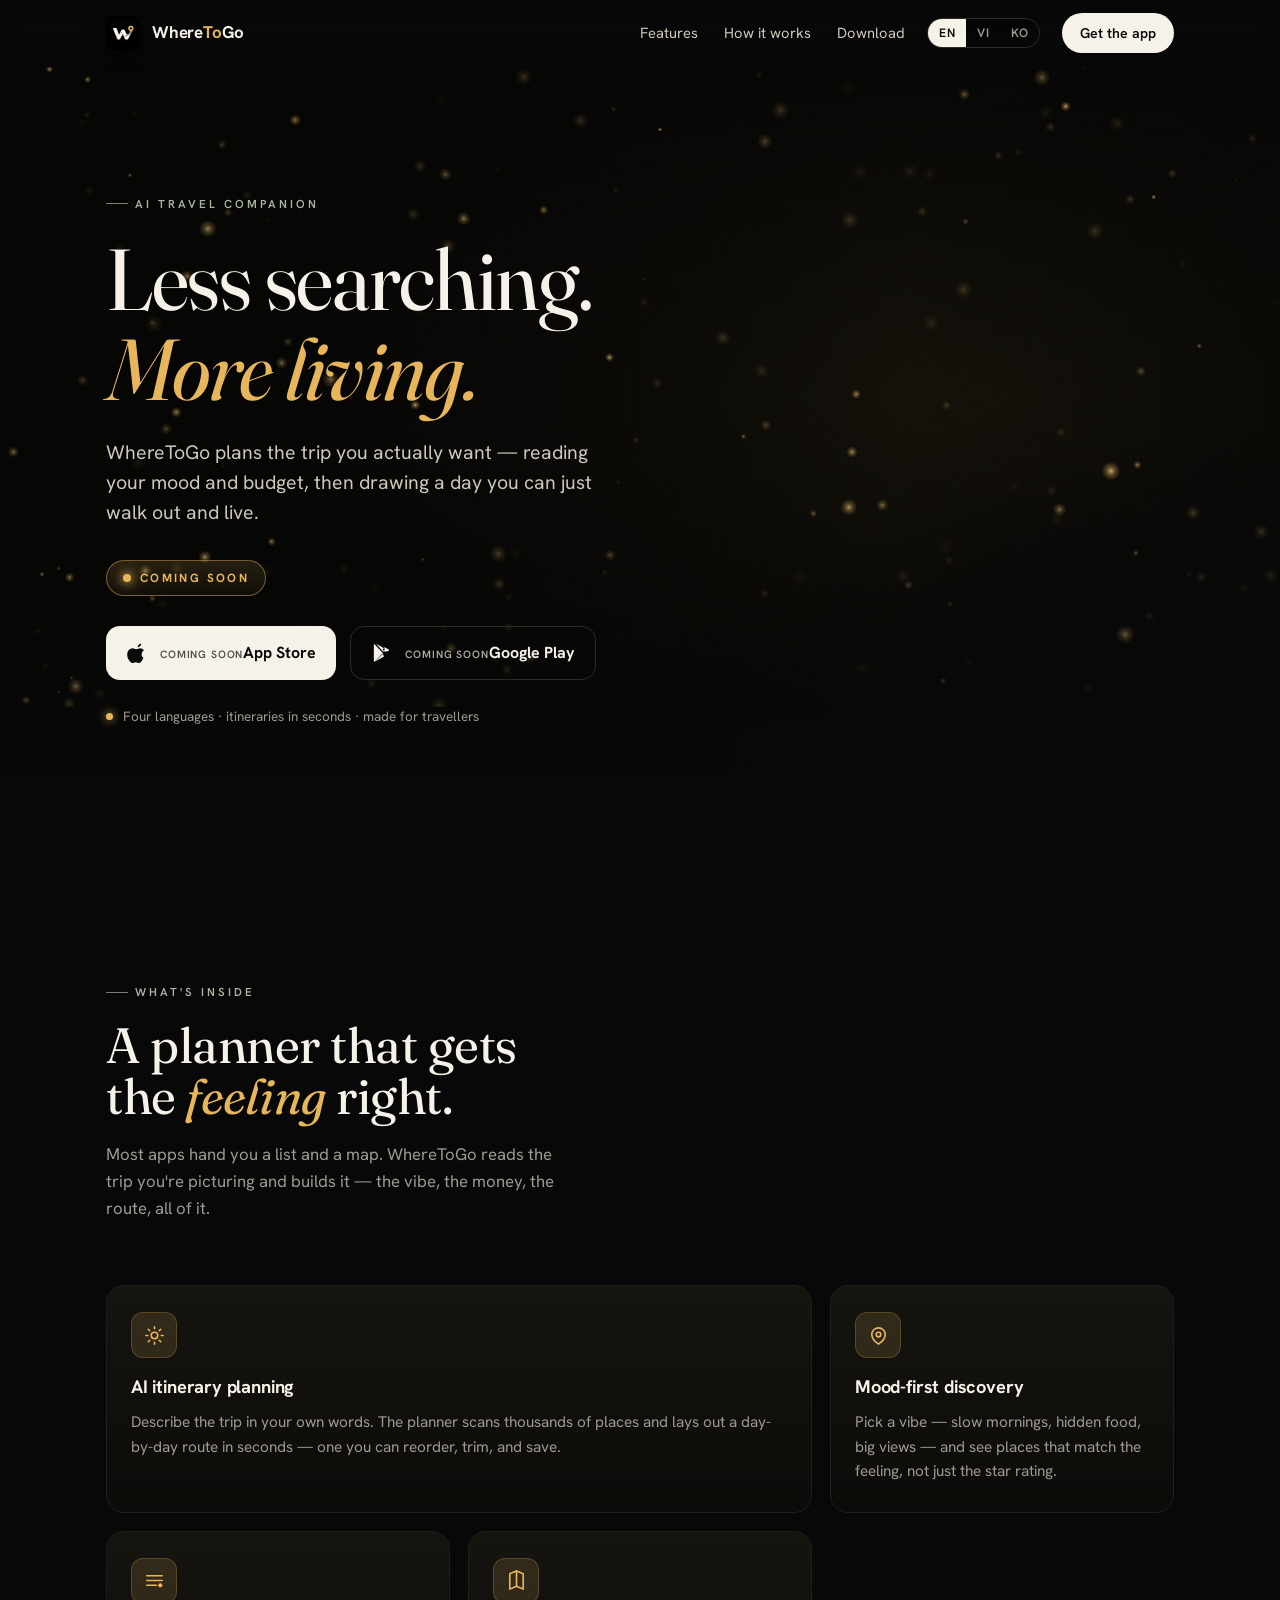
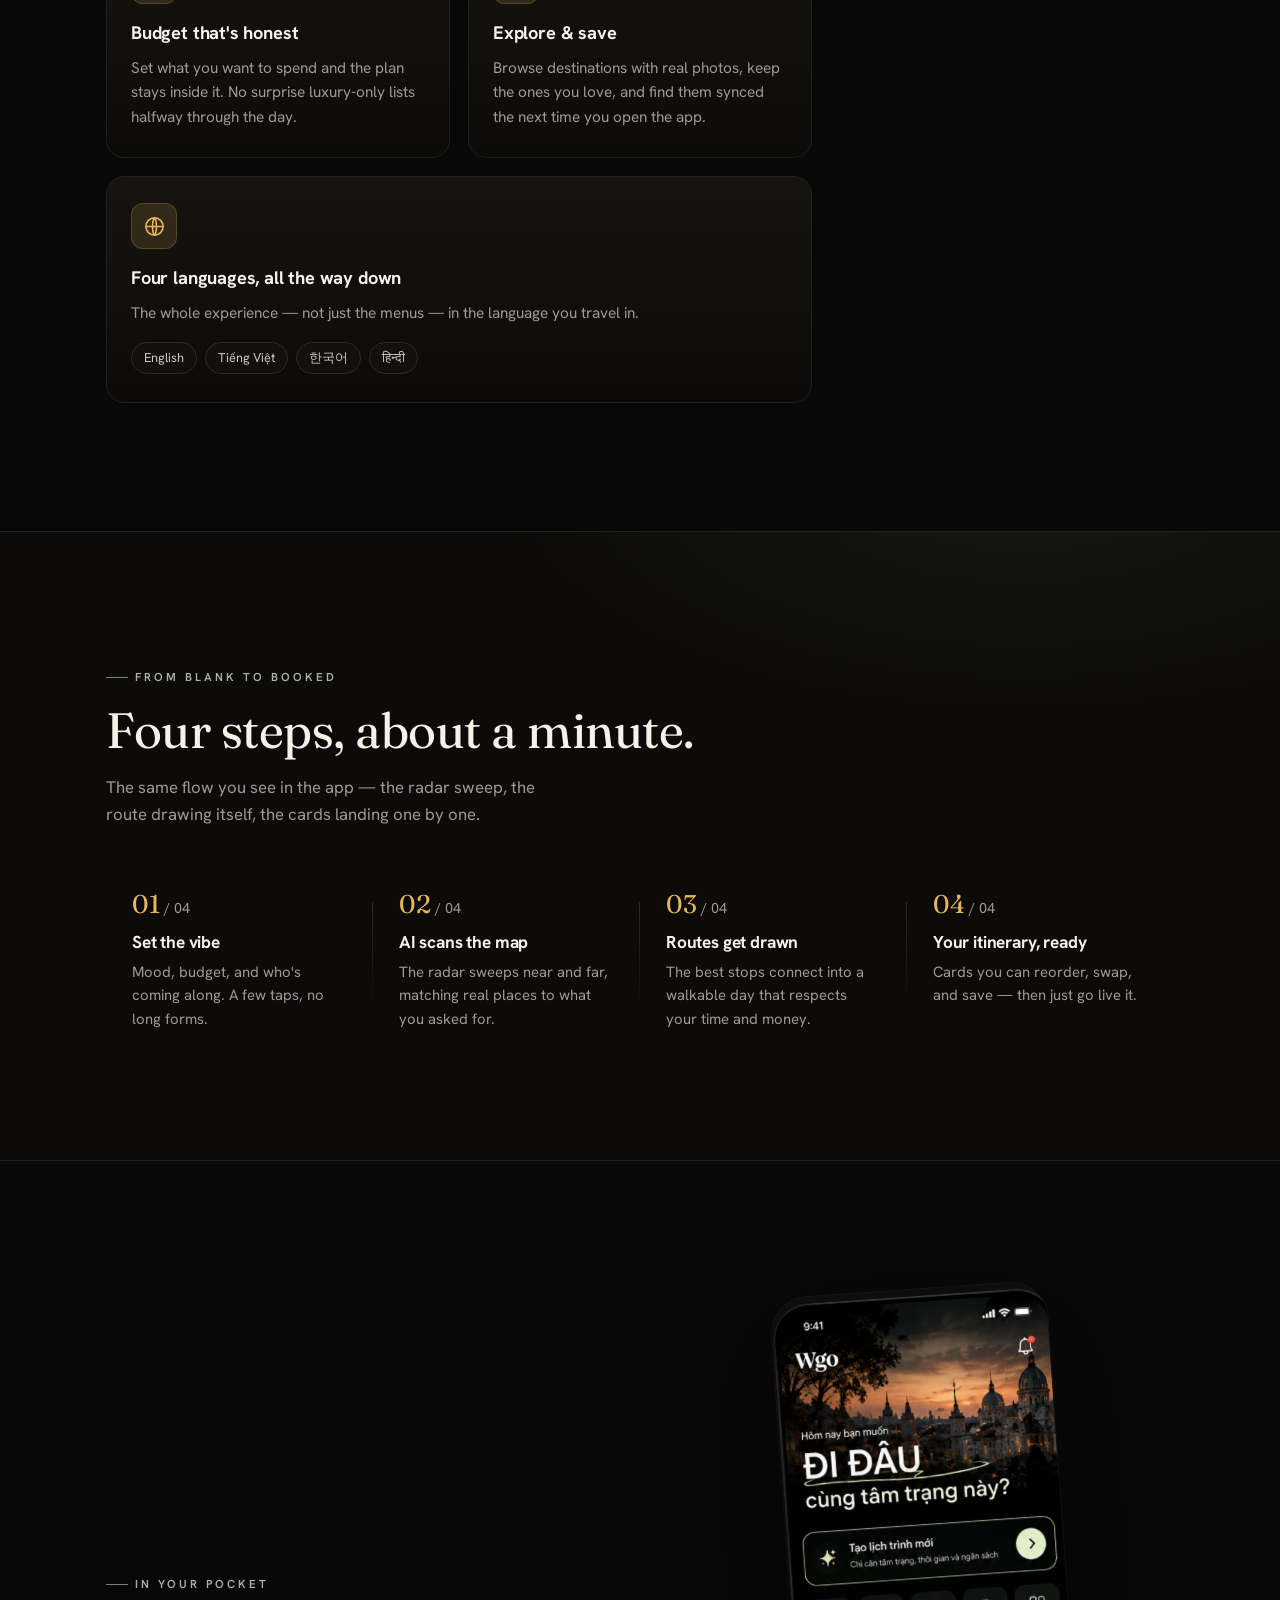
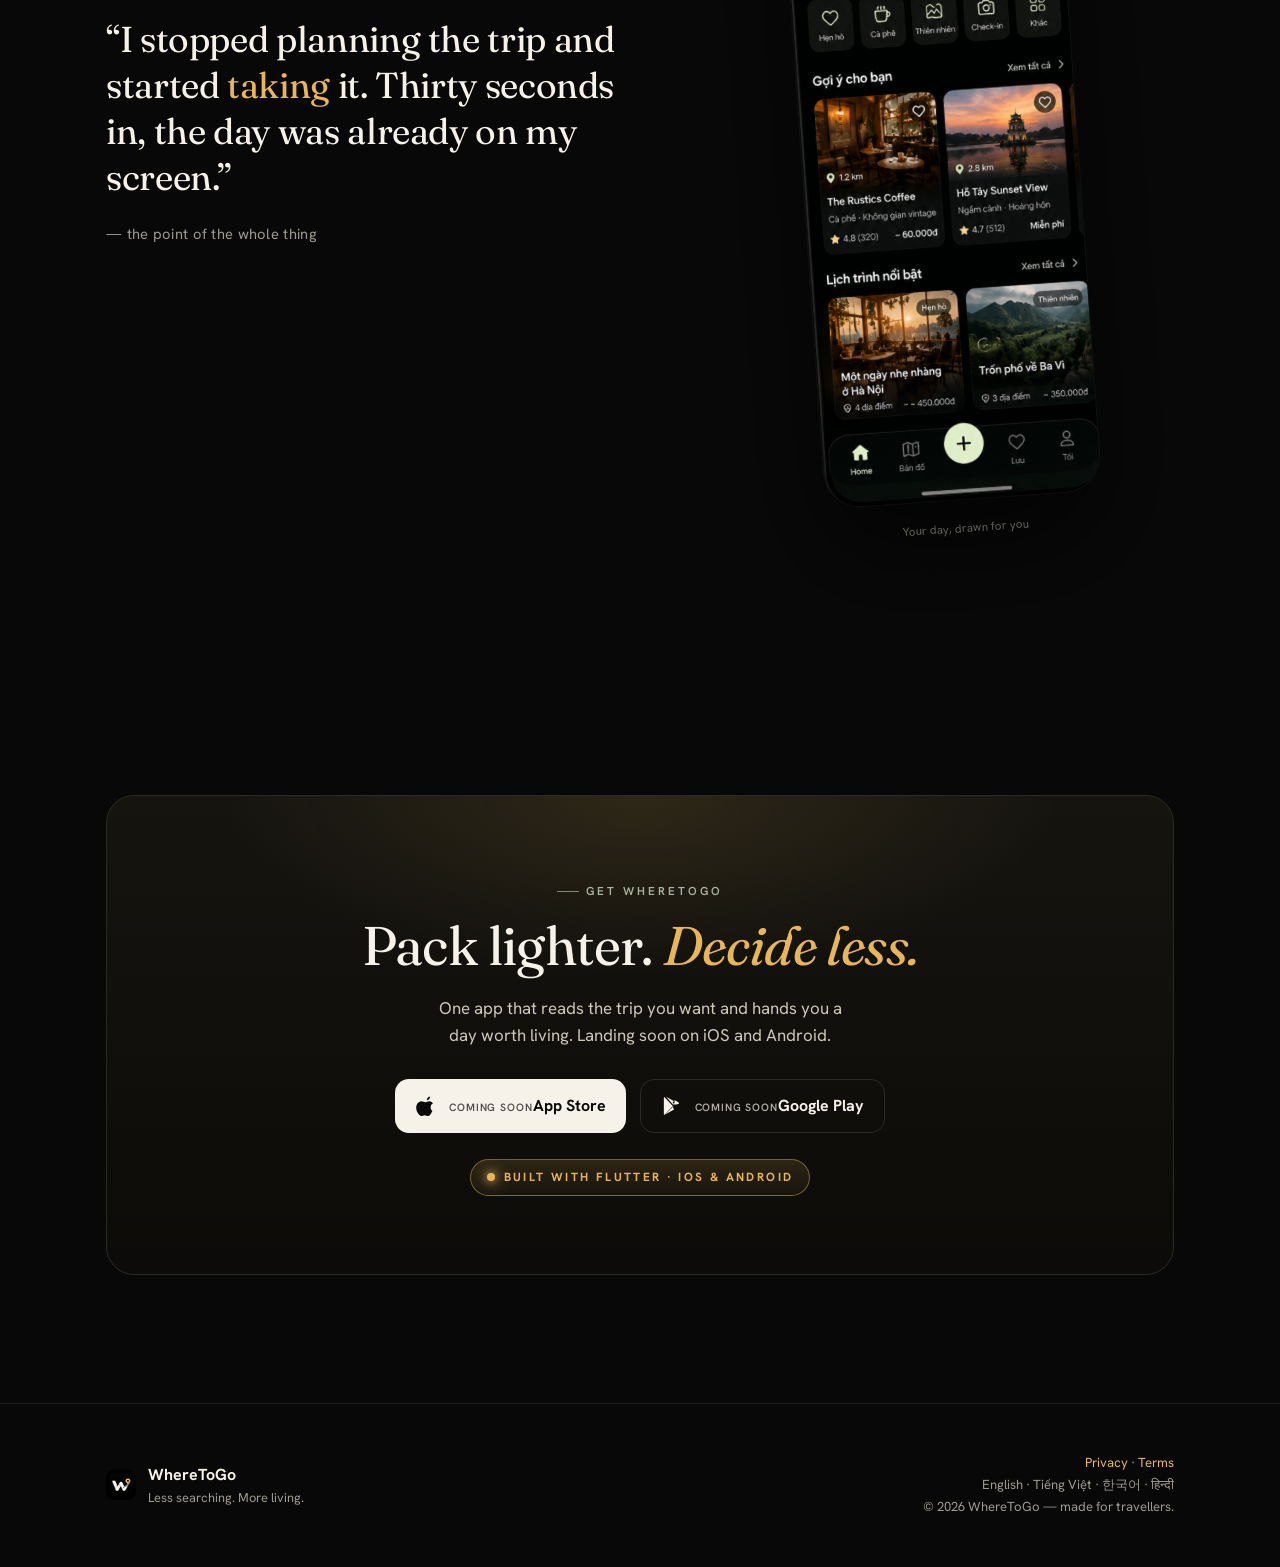
==== commit 8b23efdf: "feat: add Privacy Policy and Terms of Use pages (EN/VI/KO) Co-Authored-By: Claude Opus 4.8 <noreply@" ====
--- a/index.html
+++ b/index.html
@@ -414,6 +414,7 @@
       <div><b>WhereToGo</b><small data-i18n="foot.tag">Less searching. More living.</small></div>
     </div>
     <div class="foot-meta">
+      <a href="privacy.html" data-i18n="foot.privacy" style="color:var(--gold)">Privacy</a> · <a href="terms.html" data-i18n="foot.terms" style="color:var(--gold)">Terms</a><br>
       English · Tiếng Việt · 한국어 · हिन्दी<br>
       <span data-i18n="foot.copy">© 2026 WhereToGo — made for travellers.</span>
     </div>
@@ -455,7 +456,7 @@
       "dl.eyebrow":"Get WhereToGo","dl.title":"Pack lighter. <span class='serif-em'>Decide less.</span>",
       "dl.lede":"One app that reads the trip you want and hands you a day worth living. Landing soon on iOS and Android.",
       "dl.soon":"Built with Flutter · iOS & Android",
-      "foot.tag":"Less searching. More living.","foot.copy":"© 2026 WhereToGo — made for travellers."
+      "foot.tag":"Less searching. More living.","foot.privacy":"Privacy","foot.terms":"Terms","foot.copy":"© 2026 WhereToGo — made for travellers."
     },
     vi:{
       "nav.features":"Tính năng","nav.how":"Cách hoạt động","nav.download":"Tải về","nav.cta":"Tải ứng dụng",
@@ -486,7 +487,7 @@
       "dl.eyebrow":"Tải WhereToGo","dl.title":"Xách nhẹ hơn. <span class='serif-em'>Quyết ít hơn.</span>",
       "dl.lede":"Một app đọc được chuyến đi bạn muốn và trao bạn một ngày đáng sống. Sắp có trên iOS và Android.",
       "dl.soon":"Dựng bằng Flutter · iOS & Android",
-      "foot.tag":"Bớt tìm kiếm. Sống nhiều hơn.","foot.copy":"© 2026 WhereToGo — dành cho người mê xê dịch."
+      "foot.tag":"Bớt tìm kiếm. Sống nhiều hơn.","foot.privacy":"Quyền riêng tư","foot.terms":"Điều khoản","foot.copy":"© 2026 WhereToGo — dành cho người mê xê dịch."
     },
     ko:{
       "nav.features":"기능","nav.how":"작동 방식","nav.download":"다운로드","nav.cta":"앱 받기",
@@ -517,7 +518,7 @@
       "dl.eyebrow":"WhereToGo 받기","dl.title":"짐은 가볍게. <span class='serif-em'>고민은 적게.</span>",
       "dl.lede":"당신이 원하는 여행을 읽고 살아볼 가치가 있는 하루를 건네는 앱. 곧 iOS와 Android에 출시됩니다.",
       "dl.soon":"Flutter로 제작 · iOS & Android",
-      "foot.tag":"검색은 줄이고, 여행은 더 깊게.","foot.copy":"© 2026 WhereToGo — 여행자를 위해 만들었습니다."
+      "foot.tag":"검색은 줄이고, 여행은 더 깊게.","foot.privacy":"개인정보","foot.terms":"이용약관","foot.copy":"© 2026 WhereToGo — 여행자를 위해 만들었습니다."
     }
   };
 
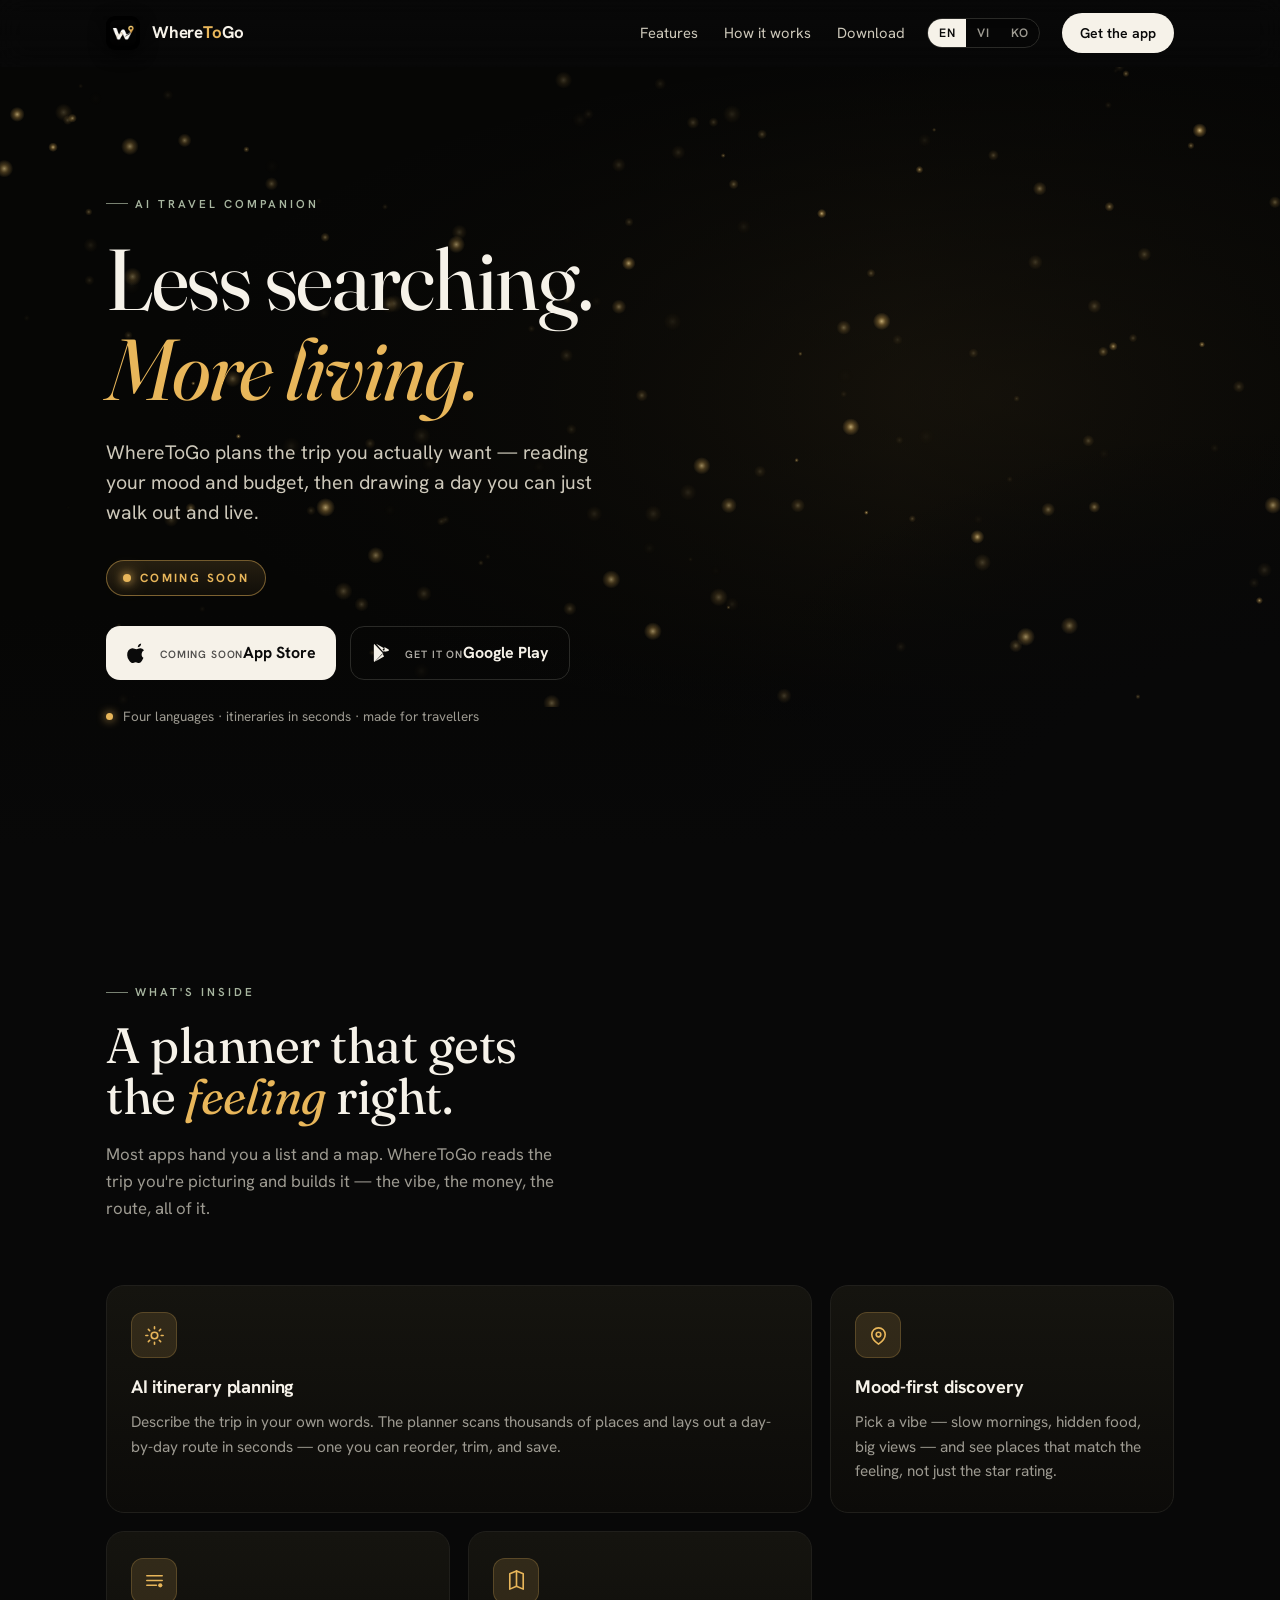
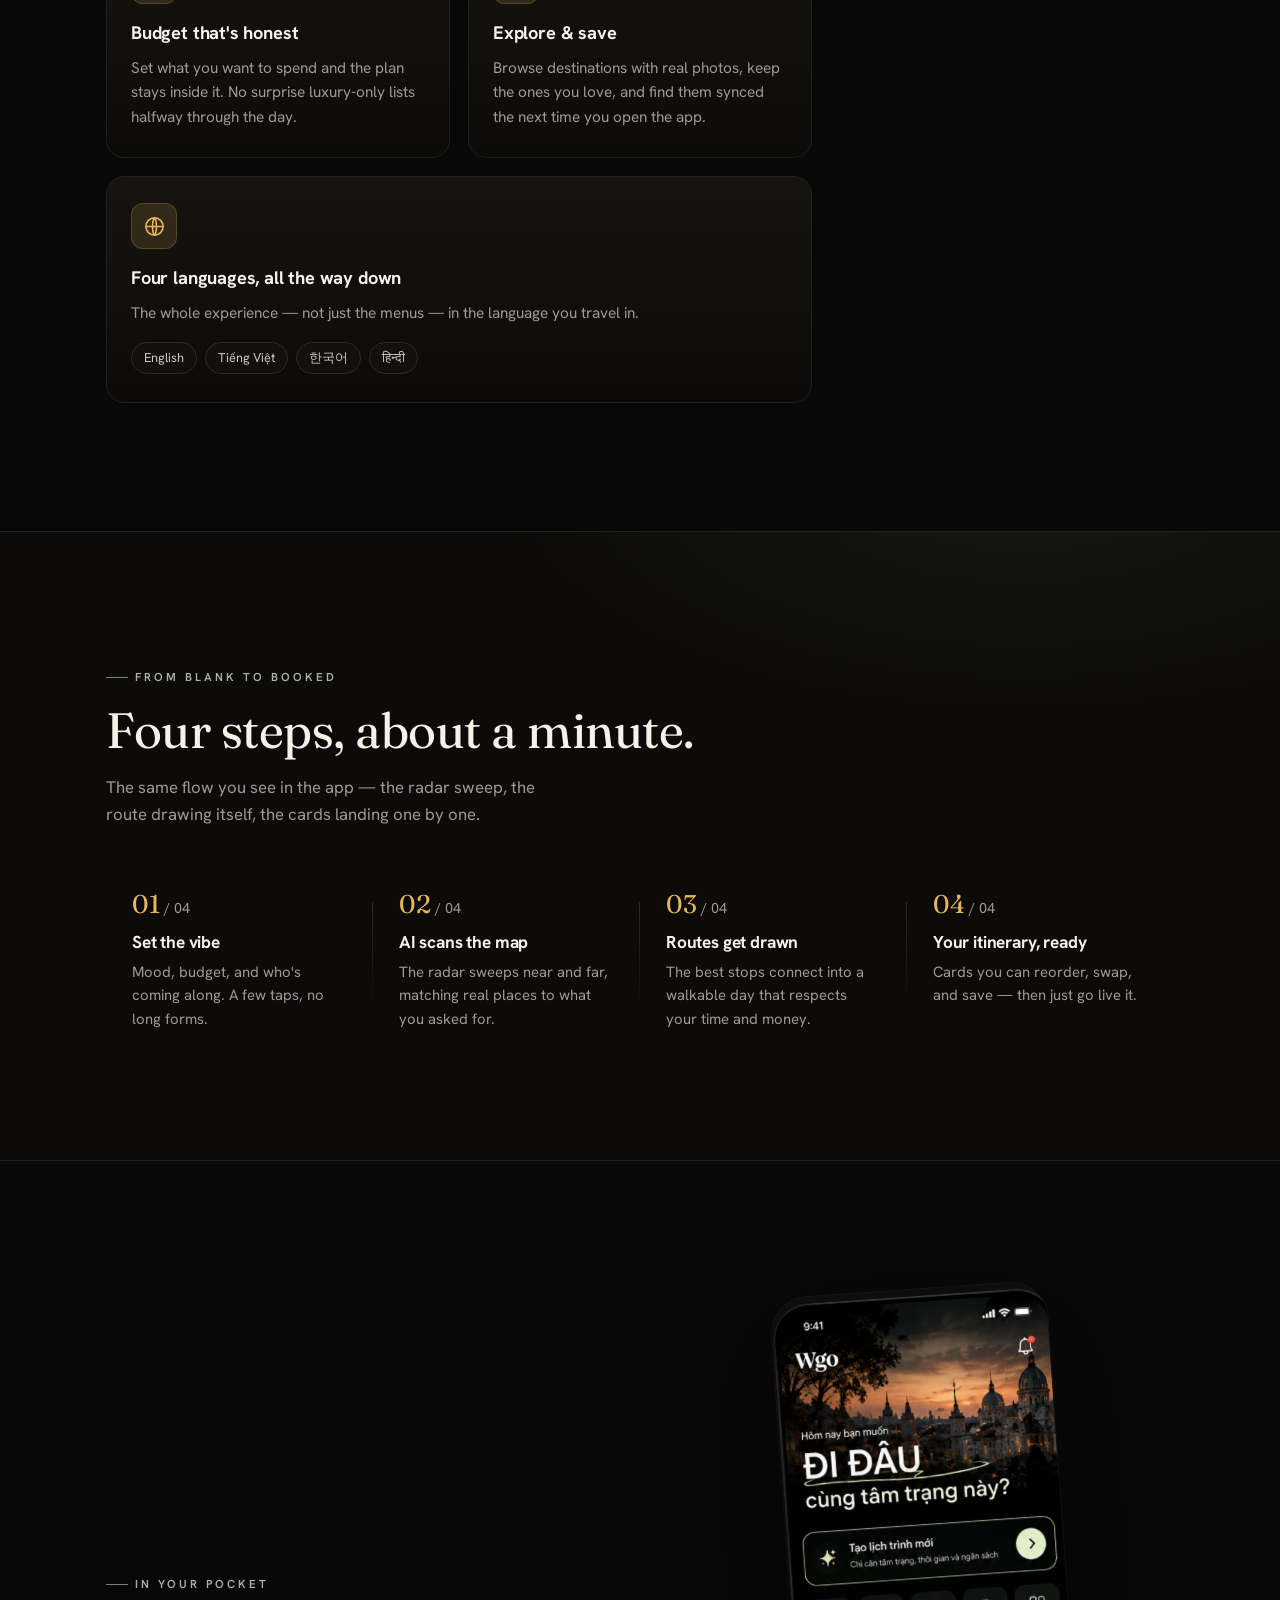
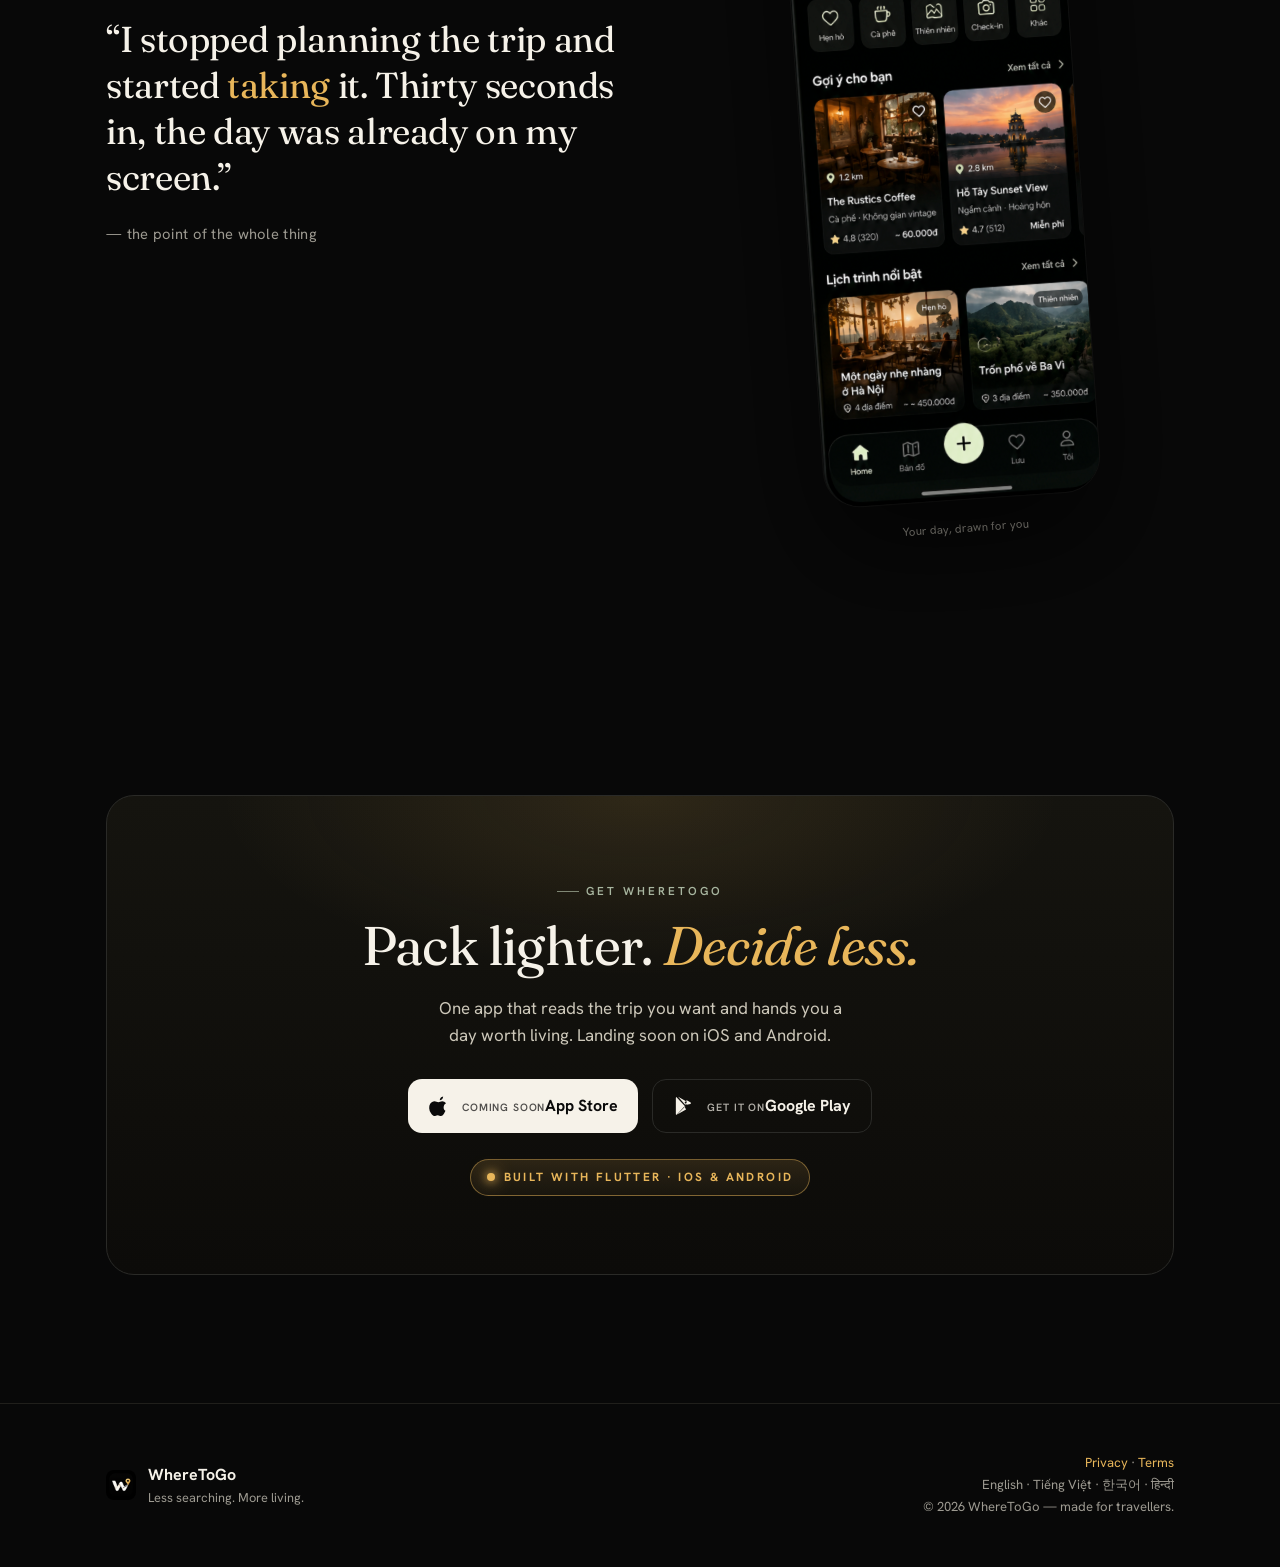
==== commit fd1f9c8f: "feat(landing): link Google Play buttons to live Android app Android app is live on Play. Point both " ====
--- a/index.html
+++ b/index.html
@@ -303,9 +303,9 @@
             <svg viewBox="0 0 24 24" fill="currentColor" aria-hidden="true"><path d="M16.5 1.6c.1 1-.3 2-.9 2.8-.7.8-1.7 1.4-2.7 1.3-.1-1 .4-2 1-2.7.6-.8 1.7-1.3 2.6-1.4zM19 17.3c-.5 1.1-.7 1.6-1.3 2.6-.9 1.4-2.1 3.1-3.6 3.1-1.4 0-1.7-.9-3.6-.9-1.8 0-2.2.9-3.6.9-1.5 0-2.7-1.6-3.6-3C.9 16.7.7 12 2.4 9.5 3.6 7.8 5.4 6.8 7.1 6.8c1.7 0 2.8 1 4.2 1 1.4 0 2.2-1 4.2-1 1.5 0 3.1.8 4.2 2.3-3.7 2-3.1 7.3-.7 8.2z"/></svg>
             <span><span class="s-top" data-i18n="store.soon">Coming soon</span><span class="s-main" data-i18n="store.appstore">App Store</span></span>
           </a>
-          <a class="store-btn ghost" href="#download">
+          <a class="store-btn ghost" href="https://play.google.com/store/apps/details?id=com.wheretogo.dy" target="_blank" rel="noopener">
             <svg viewBox="0 0 24 24" fill="currentColor" aria-hidden="true"><path d="M3.6 2.3c-.3.2-.5.6-.5 1.1v17.2c0 .5.2.9.5 1.1l9.3-9.7-9.3-9.7zM15 10.6l-2.4-2.5 2.4-2.5 3.9 2.2c1 .6 1 1.3 0 1.9L15 10.6zm-1.5 1.6L4.6 21.4l9.6-5.5-1.7-3.7zm0-1.2 1.7-3.7-9.6-5.5 7.9 9.2z"/></svg>
-            <span><span class="s-top" data-i18n="store.soon">Coming soon</span><span class="s-main" data-i18n="store.googleplay">Google Play</span></span>
+            <span><span class="s-top" data-i18n="store.getiton">Get it on</span><span class="s-main" data-i18n="store.googleplay">Google Play</span></span>
           </a>
         </div>
         <div class="hint"><span class="dot"></span> <span data-i18n="hero.hint">Four languages · itineraries in seconds · made for travellers</span></div>
@@ -396,9 +396,9 @@
             <svg viewBox="0 0 24 24" fill="currentColor" aria-hidden="true"><path d="M16.5 1.6c.1 1-.3 2-.9 2.8-.7.8-1.7 1.4-2.7 1.3-.1-1 .4-2 1-2.7.6-.8 1.7-1.3 2.6-1.4zM19 17.3c-.5 1.1-.7 1.6-1.3 2.6-.9 1.4-2.1 3.1-3.6 3.1-1.4 0-1.7-.9-3.6-.9-1.8 0-2.2.9-3.6.9-1.5 0-2.7-1.6-3.6-3C.9 16.7.7 12 2.4 9.5 3.6 7.8 5.4 6.8 7.1 6.8c1.7 0 2.8 1 4.2 1 1.4 0 2.2-1 4.2-1 1.5 0 3.1.8 4.2 2.3-3.7 2-3.1 7.3-.7 8.2z"/></svg>
             <span><span class="s-top" data-i18n="store.soon">Coming soon</span><span class="s-main" data-i18n="store.appstore">App Store</span></span>
           </a>
-          <a class="store-btn ghost" href="#download">
+          <a class="store-btn ghost" href="https://play.google.com/store/apps/details?id=com.wheretogo.dy" target="_blank" rel="noopener">
             <svg viewBox="0 0 24 24" fill="currentColor" aria-hidden="true"><path d="M3.6 2.3c-.3.2-.5.6-.5 1.1v17.2c0 .5.2.9.5 1.1l9.3-9.7-9.3-9.7zM15 10.6l-2.4-2.5 2.4-2.5 3.9 2.2c1 .6 1 1.3 0 1.9L15 10.6zm-1.5 1.6L4.6 21.4l9.6-5.5-1.7-3.7zm0-1.2 1.7-3.7-9.6-5.5 7.9 9.2z"/></svg>
-            <span><span class="s-top" data-i18n="store.soon">Coming soon</span><span class="s-main" data-i18n="store.googleplay">Google Play</span></span>
+            <span><span class="s-top" data-i18n="store.getiton">Get it on</span><span class="s-main" data-i18n="store.googleplay">Google Play</span></span>
           </a>
         </div>
         <span class="soon-badge"><span class="spark"></span><span data-i18n="dl.soon">Built with Flutter · iOS &amp; Android</span></span>
@@ -432,7 +432,7 @@
       "hero.eyebrow":"AI travel companion",
       "hero.title":"Less searching.<br><span class='serif-em'>More living.</span>",
       "hero.lede":"WhereToGo plans the trip you actually want — reading your mood and budget, then drawing a day you can just walk out and live.",
-      "store.soon":"Coming soon","store.appstore":"App Store","store.googleplay":"Google Play",
+      "store.soon":"Coming soon","store.getiton":"Get it on","store.appstore":"App Store","store.googleplay":"Google Play",
       "hero.hint":"Four languages · itineraries in seconds · made for travellers",
       "feat.eyebrow":"What's inside",
       "feat.title":"A planner that gets the <span class='serif-em'>feeling</span> right.",
@@ -463,7 +463,7 @@
       "hero.eyebrow":"Trợ lý du lịch AI",
       "hero.title":"Bớt tìm kiếm.<br><span class='serif-em'>Sống nhiều hơn.</span>",
       "hero.lede":"WhereToGo lên đúng chuyến đi bạn muốn — đọc cảm xúc và ngân sách của bạn, rồi vẽ ra một ngày bạn chỉ việc bước ra và tận hưởng.",
-      "store.soon":"Sắp ra mắt","store.appstore":"App Store","store.googleplay":"Google Play",
+      "store.soon":"Sắp ra mắt","store.getiton":"Tải trên","store.appstore":"App Store","store.googleplay":"Google Play",
       "hero.hint":"Bốn ngôn ngữ · lịch trình trong vài giây · cho người mê xê dịch",
       "feat.eyebrow":"Có gì bên trong",
       "feat.title":"Công cụ lên lịch hiểu đúng <span class='serif-em'>cảm xúc</span> của bạn.",
@@ -494,7 +494,7 @@
       "hero.eyebrow":"AI 여행 동반자",
       "hero.title":"검색은 줄이고<br><span class='serif-em'>여행은 더 깊게.</span>",
       "hero.lede":"WhereToGo는 당신의 기분과 예산을 읽고, 바로 나가서 즐길 수 있는 하루를 그려 당신이 진짜 원하는 여행을 설계합니다.",
-      "store.soon":"출시 예정","store.appstore":"App Store","store.googleplay":"Google Play",
+      "store.soon":"출시 예정","store.getiton":"다운로드","store.appstore":"App Store","store.googleplay":"Google Play",
       "hero.hint":"4개 언어 · 몇 초 만의 일정 · 여행자를 위해",
       "feat.eyebrow":"주요 기능",
       "feat.title":"<span class='serif-em'>감정</span>까지 제대로 읽는 플래너.",
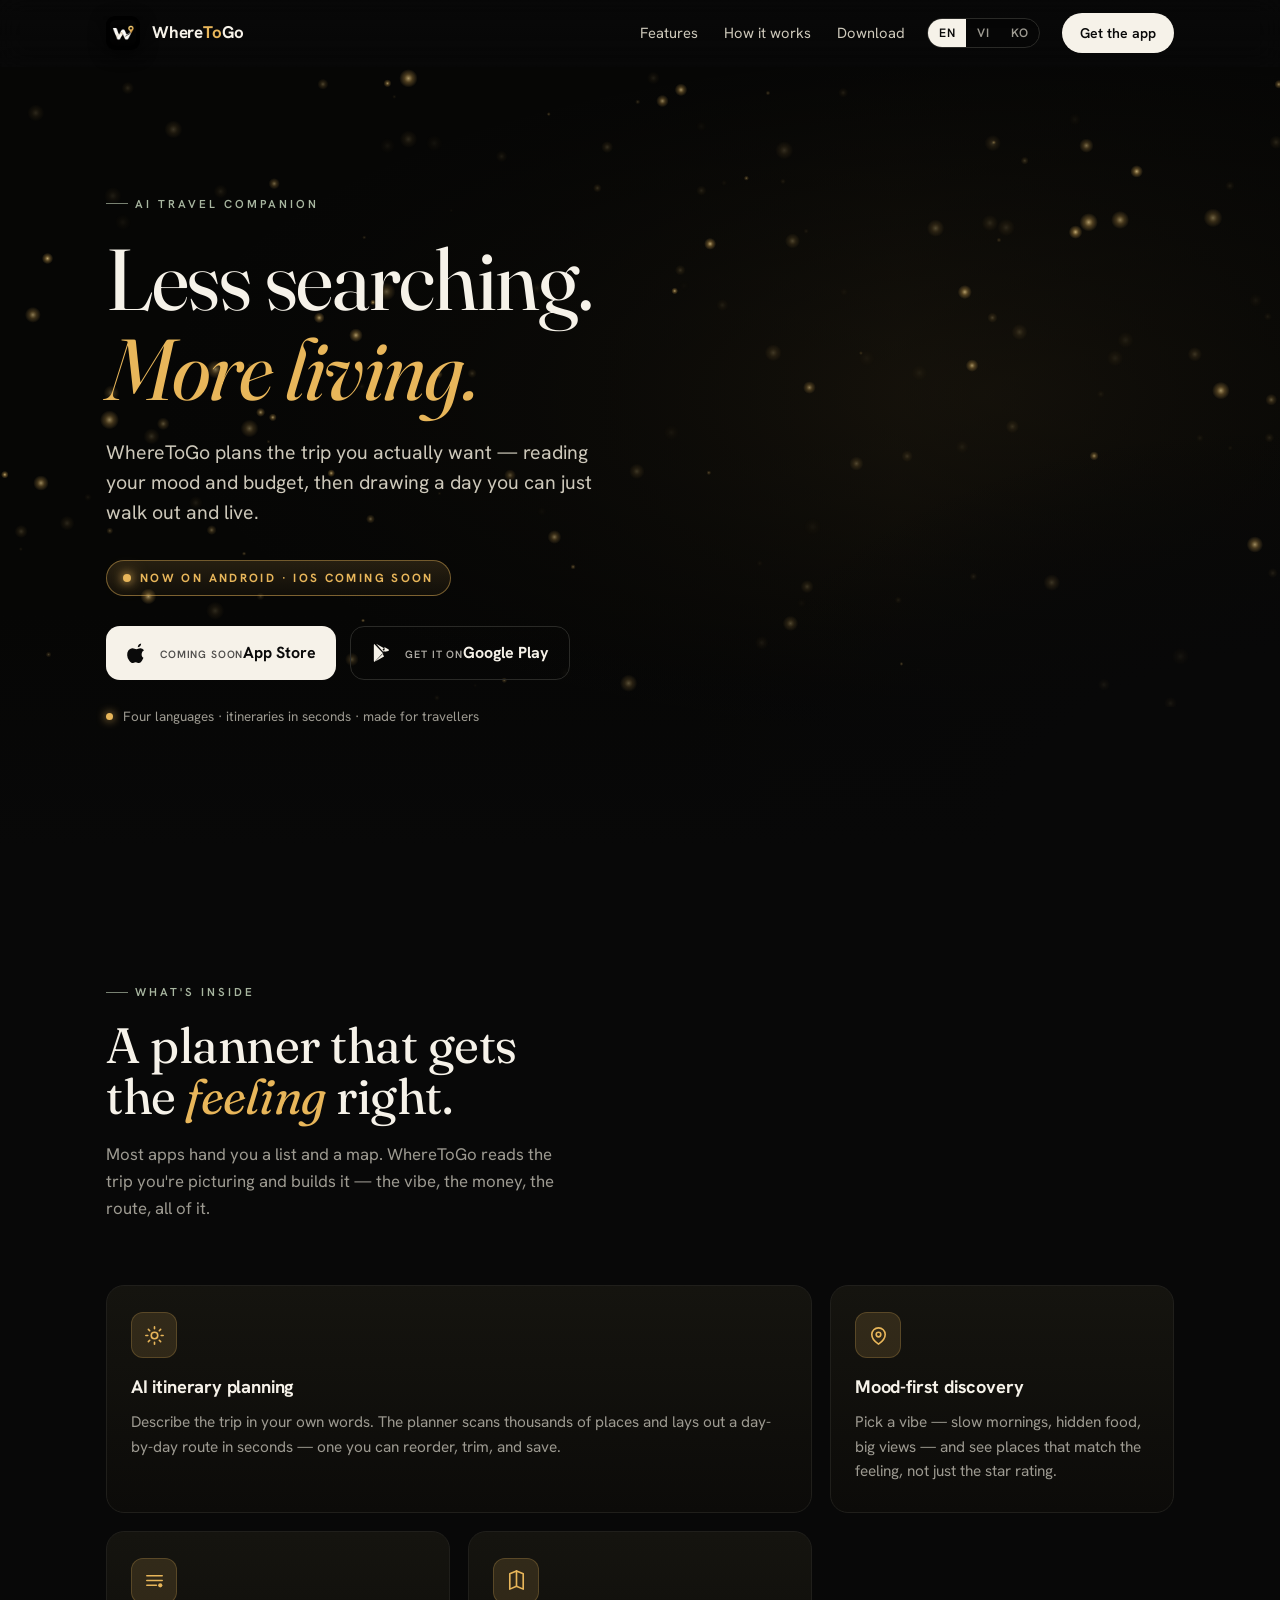
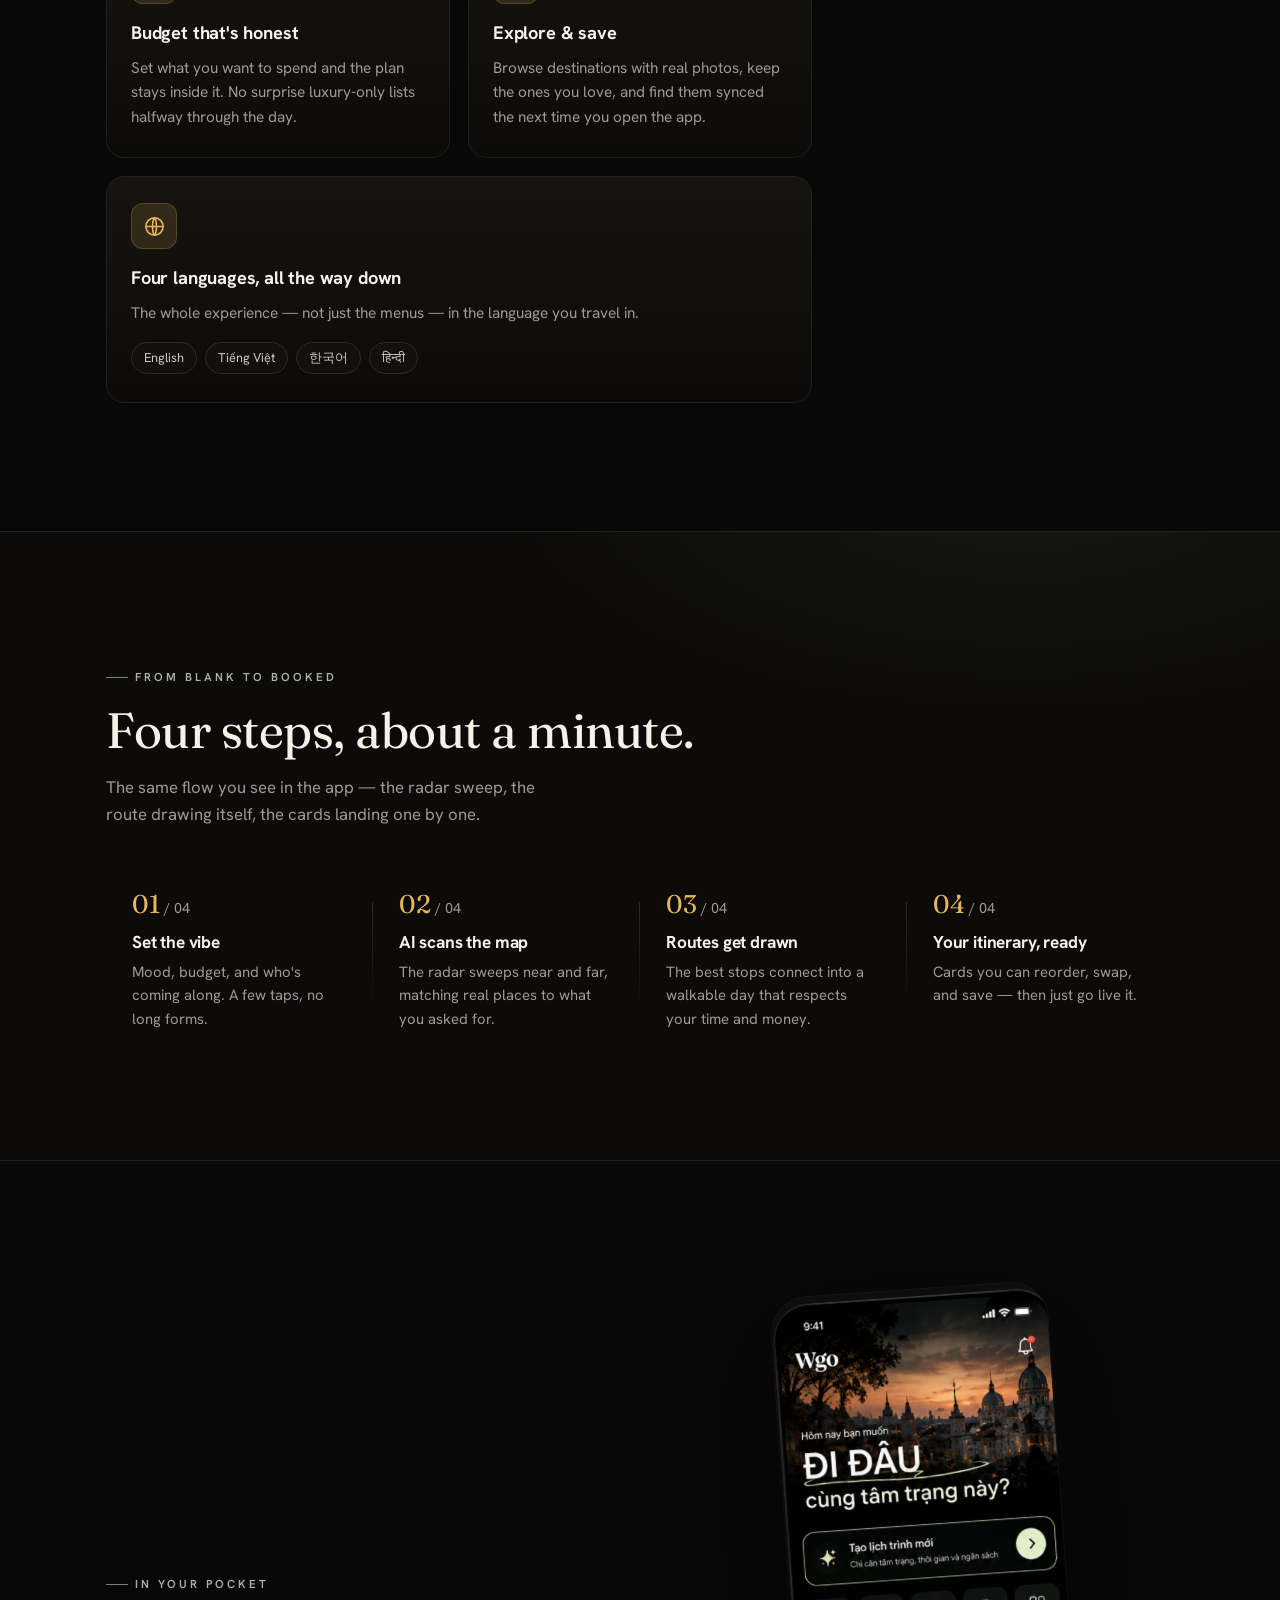
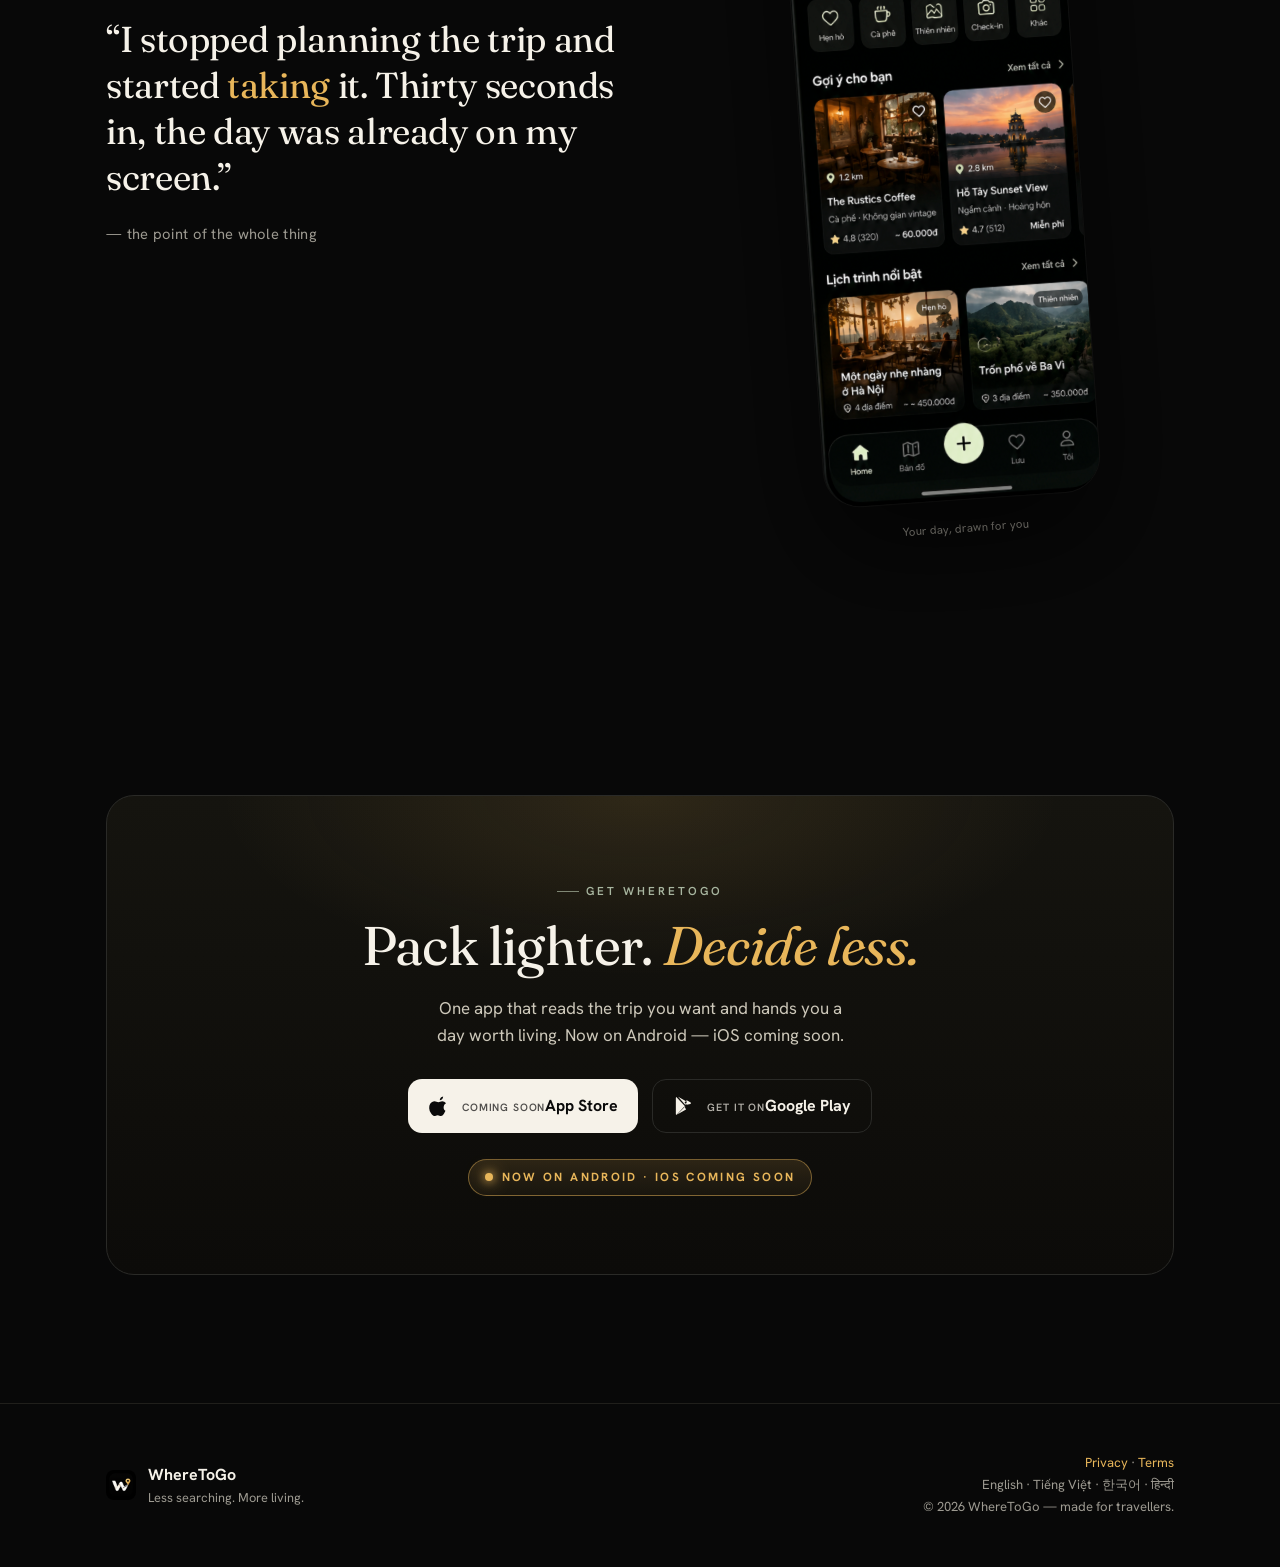
==== commit a570c58a: "copy: reflect Android is live (badges + lede: Đã có trên Android · iOS sắp ra) Android is now on Pla" ====
--- a/index.html
+++ b/index.html
@@ -296,7 +296,7 @@
         <h1 data-i18n-html="hero.title">Less searching.<br><span class="serif-em">More living.</span></h1>
         <p class="lede" data-i18n="hero.lede">WhereToGo plans the trip you actually want — reading your mood and budget, then drawing a day you can just walk out and live.</p>
         <div style="margin-top:28px">
-          <span class="soon-badge"><span class="spark"></span><span data-i18n="store.soon">Coming soon</span></span>
+          <span class="soon-badge"><span class="spark"></span><span data-i18n="dl.soon">Now on Android · iOS coming soon</span></span>
         </div>
         <div class="cta-row">
           <a class="store-btn" href="#download">
@@ -401,7 +401,7 @@
             <span><span class="s-top" data-i18n="store.getiton">Get it on</span><span class="s-main" data-i18n="store.googleplay">Google Play</span></span>
           </a>
         </div>
-        <span class="soon-badge"><span class="spark"></span><span data-i18n="dl.soon">Built with Flutter · iOS &amp; Android</span></span>
+        <span class="soon-badge"><span class="spark"></span><span data-i18n="dl.soon">Now on Android · iOS coming soon</span></span>
       </div>
     </div>
   </section>
@@ -454,8 +454,8 @@
       "phone.tag":"Today · Da Nang","phone.title":"A slow, salty morning","phone.chip1":"Relaxed","phone.chip2":"Local food",
       "phone.i1s":"Beach walk · coffee cart","phone.i2s":"Hidden breakfast spot","phone.i3s":"Big view, short ride","phone.cap":"Your day, drawn for you",
       "dl.eyebrow":"Get WhereToGo","dl.title":"Pack lighter. <span class='serif-em'>Decide less.</span>",
-      "dl.lede":"One app that reads the trip you want and hands you a day worth living. Landing soon on iOS and Android.",
-      "dl.soon":"Built with Flutter · iOS & Android",
+      "dl.lede":"One app that reads the trip you want and hands you a day worth living. Now on Android — iOS coming soon.",
+      "dl.soon":"Now on Android · iOS coming soon",
       "foot.tag":"Less searching. More living.","foot.privacy":"Privacy","foot.terms":"Terms","foot.copy":"© 2026 WhereToGo — made for travellers."
     },
     vi:{
@@ -485,8 +485,8 @@
       "phone.tag":"Hôm nay · Đà Nẵng","phone.title":"Buổi sáng mặn mòi, thong thả","phone.chip1":"Thư giãn","phone.chip2":"Món địa phương",
       "phone.i1s":"Dạo biển · xe cà phê","phone.i2s":"Quán sáng giấu kín","phone.i3s":"Tầm nhìn đẹp, đi gần","phone.cap":"Một ngày, vẽ riêng cho bạn",
       "dl.eyebrow":"Tải WhereToGo","dl.title":"Xách nhẹ hơn. <span class='serif-em'>Quyết ít hơn.</span>",
-      "dl.lede":"Một app đọc được chuyến đi bạn muốn và trao bạn một ngày đáng sống. Sắp có trên iOS và Android.",
-      "dl.soon":"Dựng bằng Flutter · iOS & Android",
+      "dl.lede":"Một app đọc được chuyến đi bạn muốn và trao bạn một ngày đáng sống. Đã có trên Android, iOS sắp ra.",
+      "dl.soon":"Đã có trên Android · iOS sắp ra",
       "foot.tag":"Bớt tìm kiếm. Sống nhiều hơn.","foot.privacy":"Quyền riêng tư","foot.terms":"Điều khoản","foot.copy":"© 2026 WhereToGo — dành cho người mê xê dịch."
     },
     ko:{
@@ -516,8 +516,8 @@
       "phone.tag":"오늘 · 다낭","phone.title":"느긋하고 짭조름한 아침","phone.chip1":"여유","phone.chip2":"현지 음식",
       "phone.i1s":"해변 산책 · 커피 카트","phone.i2s":"숨은 아침 맛집","phone.i3s":"멋진 전망, 가까운 거리","phone.cap":"당신을 위해 그린 하루",
       "dl.eyebrow":"WhereToGo 받기","dl.title":"짐은 가볍게. <span class='serif-em'>고민은 적게.</span>",
-      "dl.lede":"당신이 원하는 여행을 읽고 살아볼 가치가 있는 하루를 건네는 앱. 곧 iOS와 Android에 출시됩니다.",
-      "dl.soon":"Flutter로 제작 · iOS & Android",
+      "dl.lede":"당신이 원하는 여행을 읽고 살아볼 가치가 있는 하루를 건네는 앱. Android 출시 · iOS 곧 출시.",
+      "dl.soon":"Android 출시 · iOS 곧 출시",
       "foot.tag":"검색은 줄이고, 여행은 더 깊게.","foot.privacy":"개인정보","foot.terms":"이용약관","foot.copy":"© 2026 WhereToGo — 여행자를 위해 만들었습니다."
     }
   };
